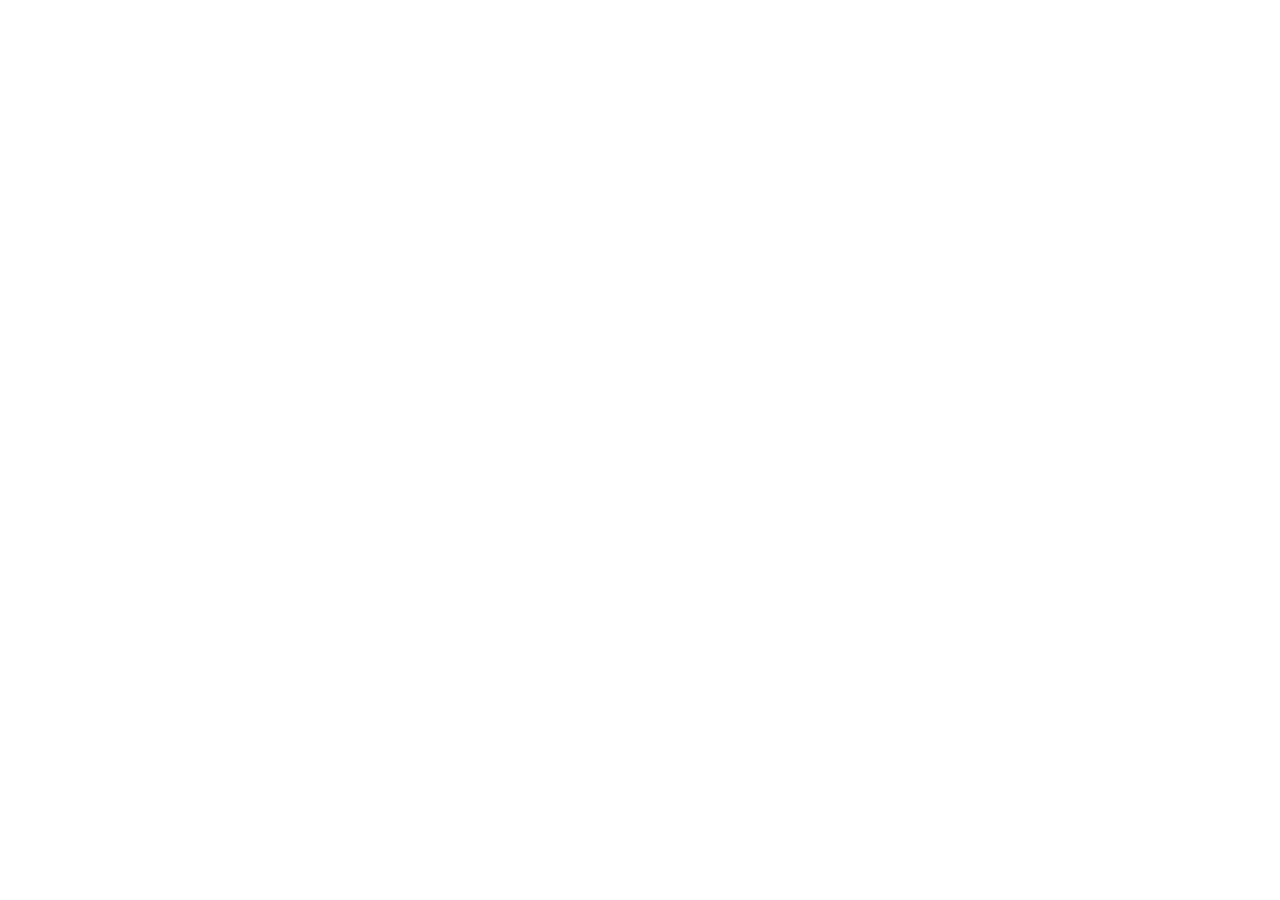
==== app/static/demo/index.html @ fc01805e "Update /demo bundle with 6-FSR layout (preview branch)" ====
<!DOCTYPE html><html  lang="en"><head><title data-rh="true"></title><meta charSet="utf-8"/><meta name="viewport" content="width=device-width, initial-scale=1, shrink-to-fit=no"/><meta http-equiv="X-UA-Compatible" content="IE=edge"/><style id="expo-reset">#root,body,html{height:100%}body{overflow:hidden}#root{display:flex}</style><style id="react-native-stylesheet">[stylesheet-group="0"]{}
body{margin:0;}
button::-moz-focus-inner,input::-moz-focus-inner{border:0;padding:0;}
html{-ms-text-size-adjust:100%;-webkit-text-size-adjust:100%;-webkit-tap-highlight-color:rgba(0,0,0,0);}
input::-webkit-search-cancel-button,input::-webkit-search-decoration,input::-webkit-search-results-button,input::-webkit-search-results-decoration{display:none;}
[stylesheet-group="1"]{}
.css-11aywtz{-moz-appearance:textfield;-webkit-appearance:none;background-color:rgba(0,0,0,0.00);border-bottom-left-radius:0px;border-bottom-right-radius:0px;border-top-left-radius:0px;border-top-right-radius:0px;border:0 solid black;box-sizing:border-box;font:14px -apple-system,BlinkMacSystemFont,"Segoe UI",Roboto,Helvetica,Arial,sans-serif;margin:0px;padding:0px;resize:none;}
.css-146c3p1{background-color:rgba(0,0,0,0.00);border:0 solid black;box-sizing:border-box;color:rgba(0,0,0,1.00);display:inline;font:14px -apple-system,BlinkMacSystemFont,"Segoe UI",Roboto,Helvetica,Arial,sans-serif;list-style:none;margin:0px;padding:0px;position:relative;text-align:start;text-decoration:none;white-space:pre-wrap;word-wrap:break-word;}
.css-1jxf684{background-color:rgba(0,0,0,0.00);border:0 solid black;box-sizing:border-box;color:inherit;display:inline;font:inherit;list-style:none;margin:0px;padding:0px;position:relative;text-align:inherit;text-decoration:none;white-space:inherit;word-wrap:break-word;}
.css-9pa8cd{bottom:0px;height:100%;left:0px;opacity:0;position:absolute;right:0px;top:0px;width:100%;z-index:-1;}
.css-g5y9jx{align-content:flex-start;align-items:stretch;background-color:rgba(0,0,0,0.00);border:0 solid black;box-sizing:border-box;display:flex;flex-basis:auto;flex-direction:column;flex-shrink:0;list-style:none;margin:0px;min-height:0px;min-width:0px;padding:0px;position:relative;text-decoration:none;z-index:0;}
[stylesheet-group="2"]{}
.r-13awgt0{flex:1;}
.r-16uyjmq{border-bottom-left-radius:22px;border-bottom-right-radius:22px;border-top-left-radius:22px;border-top-right-radius:22px;}
.r-1awa8pu{border-bottom-color:rgba(101,119,134,1.00);border-left-color:rgba(101,119,134,1.00);border-right-color:rgba(101,119,134,1.00);border-top-color:rgba(101,119,134,1.00);}
.r-1bq2mok{margin:3px;}
.r-1d4xg89{border-bottom-color:rgba(170,184,194,1.00);border-left-color:rgba(170,184,194,1.00);border-right-color:rgba(170,184,194,1.00);border-top-color:rgba(170,184,194,1.00);}
.r-1dedoh8{border-bottom-left-radius:9px;border-bottom-right-radius:9px;border-top-left-radius:9px;border-top-right-radius:9px;}
.r-1dzdj1l{border-bottom-left-radius:10px;border-bottom-right-radius:10px;border-top-left-radius:10px;border-top-right-radius:10px;}
.r-1f0042m{border-bottom-left-radius:5px;border-bottom-right-radius:5px;border-top-left-radius:5px;border-top-right-radius:5px;}
.r-1fuqb1j{border-bottom-left-radius:24px;border-bottom-right-radius:24px;border-top-left-radius:24px;border-top-right-radius:24px;}
.r-1j16mh1{border-bottom-left-radius:100%;border-bottom-right-radius:100%;border-top-left-radius:100%;border-top-right-radius:100%;}
.r-1jkafct{border-bottom-left-radius:2px;border-bottom-right-radius:2px;border-top-left-radius:2px;border-top-right-radius:2px;}
.r-1jyn79y{border-bottom-color:rgba(0,150,136,1.00);border-left-color:rgba(0,150,136,1.00);border-right-color:rgba(0,150,136,1.00);border-top-color:rgba(0,150,136,1.00);}
.r-1pcd2l5{padding:20px;}
.r-1phboty{border-bottom-style:solid;border-left-style:solid;border-right-style:solid;border-top-style:solid;}
.r-1q9bdsx{border-bottom-left-radius:12px;border-bottom-right-radius:12px;border-top-left-radius:12px;border-top-right-radius:12px;}
.r-1qsk4np{overflow-x:clip;overflow-y:clip;}
.r-1rvyss1{border-bottom-color:rgba(255,255,255,0.20);border-left-color:rgba(255,255,255,0.20);border-right-color:rgba(255,255,255,0.20);border-top-color:rgba(255,255,255,0.20);}
.r-1sp51qo{padding:10px;}
.r-1udh08x{overflow-x:hidden;overflow-y:hidden;}
.r-1uu6nss{padding:5px;}
.r-1xfd6ze{border-bottom-left-radius:8px;border-bottom-right-radius:8px;border-top-left-radius:8px;border-top-right-radius:8px;}
.r-4a18lf{border-bottom-color:rgba(255,0,0,1.00);border-left-color:rgba(255,0,0,1.00);border-right-color:rgba(255,0,0,1.00);border-top-color:rgba(255,0,0,1.00);}
.r-60ke3l{border-bottom-color:rgba(0,128,0,1.00);border-left-color:rgba(0,128,0,1.00);border-right-color:rgba(0,128,0,1.00);border-top-color:rgba(0,128,0,1.00);}
.r-6ncur5{border-bottom-left-radius:18px;border-bottom-right-radius:18px;border-top-left-radius:18px;border-top-right-radius:18px;}
.r-6t2glc{border-bottom-left-radius:40px;border-bottom-right-radius:40px;border-top-left-radius:40px;border-top-right-radius:40px;}
.r-75jtiq{border-bottom-color:rgba(255,255,255,0.05);border-left-color:rgba(255,255,255,0.05);border-right-color:rgba(255,255,255,0.05);border-top-color:rgba(255,255,255,0.05);}
.r-9x6qib{border-bottom-color:rgba(204,214,221,1.00);border-left-color:rgba(204,214,221,1.00);border-right-color:rgba(204,214,221,1.00);border-top-color:rgba(204,214,221,1.00);}
.r-a1yn9n{border-bottom-left-radius:28px;border-bottom-right-radius:28px;border-top-left-radius:28px;border-top-right-radius:28px;}
.r-cpet4d{border-bottom-left-radius:999px;border-bottom-right-radius:999px;border-top-left-radius:999px;border-top-right-radius:999px;}
.r-crgep1{margin:0px;}
.r-d045u9{border-bottom-width:2px;border-left-width:2px;border-right-width:2px;border-top-width:2px;}
.r-d23pfw{padding:24px;}
.r-edyy15{padding:8px;}
.r-fx7oqy{border-bottom-color:rgba(0,0,255,1.00);border-left-color:rgba(0,0,255,1.00);border-right-color:rgba(0,0,255,1.00);border-top-color:rgba(0,0,255,1.00);}
.r-kdyh1x{border-bottom-left-radius:6px;border-bottom-right-radius:6px;border-top-left-radius:6px;border-top-right-radius:6px;}
.r-krxsd3{display:-webkit-box;}
.r-nsbfu8{padding:16px;}
.r-rs99b7{border-bottom-width:1px;border-left-width:1px;border-right-width:1px;border-top-width:1px;}
.r-t60dpp{padding:0px;}
.r-tuq35u{padding:4px;}
.r-wg31gx{border-bottom-color:rgba(49,53,56,1.00);border-left-color:rgba(49,53,56,1.00);border-right-color:rgba(49,53,56,1.00);border-top-color:rgba(49,53,56,1.00);}
.r-xoduu5{display:inline-flex;}
.r-xyw6el{padding:12px;}
.r-ywje51{margin:auto;}
.r-z2wwpe{border-bottom-left-radius:4px;border-bottom-right-radius:4px;border-top-left-radius:4px;border-top-right-radius:4px;}
.r-zfl56g{border-bottom-color:rgba(41,224,200,0.20);border-left-color:rgba(41,224,200,0.20);border-right-color:rgba(41,224,200,0.20);border-top-color:rgba(41,224,200,0.20);}
.r-zhp00w{padding:2px;}
[stylesheet-group="2.1"]{}
.r-11f147o{padding-bottom:8px;padding-top:8px;}
.r-11gswi8{padding-left:3px;padding-right:3px;}
.r-17q4wm6{margin-left:5px;margin-right:5px;}
.r-184id4b{margin-bottom:12px;margin-top:12px;}
.r-1d7mnkm{padding-bottom:15px;padding-top:15px;}
.r-1e084wi{padding-left:0px;padding-right:0px;}
.r-1mmae3n{padding-bottom:12px;padding-top:12px;}
.r-1ntr0p{padding-left:5px;padding-right:5px;}
.r-1rsorjc{padding-left:36px;padding-right:36px;}
.r-1yd117h{padding-bottom:7px;padding-top:7px;}
.r-3o4zer{padding-left:12px;padding-right:12px;}
.r-3pj75a{padding-left:16px;padding-right:16px;}
.r-cnw61z{padding-bottom:4px;padding-top:4px;}
.r-cxgwc0{padding-left:24px;padding-right:24px;}
.r-f8sm7e{margin-left:auto;margin-right:auto;}
.r-is05cd{padding-left:8px;padding-right:8px;}
.r-jdiy1a{margin-left:11px;margin-right:11px;}
.r-jusfrs{margin-left:12px;margin-right:12px;}
.r-l00any{margin-bottom:4px;margin-top:4px;}
.r-n5f61p{margin-bottom:3px;margin-top:3px;}
.r-n7gxbd{padding-left:4px;padding-right:4px;}
.r-u9wvl5{padding-left:20px;padding-right:20px;}
.r-ugi1tw{padding-left:5%;padding-right:5%;}
.r-vuvdlw{padding-bottom:6px;padding-top:6px;}
.r-w7s2jr{padding-bottom:16px;padding-top:16px;}
.r-ytbthy{padding-bottom:10px;padding-top:10px;}
[stylesheet-group="2.2"]{}
.r-10s2tm5{left:0%;}
.r-16o8guy{right:100%;}
.r-1a11zyx{margin-right:12px;}
.r-1cwvpvk{margin-left:12px;}
.r-1e97lx8{margin-right:3px;}
.r-1euzeng{padding-left:24px;}
.r-1g4tz6n{margin-right:-14.5px;}
.r-1h31txp{padding-right:16px;}
.r-1lhn9r{margin-left:-14.5px;}
.r-1sqnqi2{margin-left:3px;}
.r-1vl2501{padding-right:24px;}
.r-9mo606{margin-right:10px;}
.r-c59us2{left:-3px;}
.r-dqe1q{right:0%;}
.r-qb41rp{margin-right:5px;}
.r-rci37q{left:100%;}
.r-uhung1{margin-left:10px;}
.r-vpmibe{right:-3px;}
.r-w67my2{padding-left:16px;}
.r-wizibn{margin-left:5px;}
[stylesheet-group="3"]{}
.r-105ug2t{pointer-events:auto!important;}
.r-10b5y5f{letter-spacing:1.4px;}
.r-10ptun7{height:16px;}
.r-10v3vxq{transform:scaleX(-1);}
.r-10x49cs{font-size:10px;}
.r-10xqauy{padding-top:env(safe-area-inset-top);}
.r-10yl4k{line-height:21px;}
.r-11c0sde{margin-top:24px;}
.r-11j9u27{visibility:hidden;}
.r-11mpjr4{background-color:rgba(223,223,223,1.00);}
.r-11udlyb{background-color:rgba(0,150,136,1.00);}
.r-11v9fek{min-width:180px;}
.r-11yh6sk{overflow-x:hidden;}
.r-12f6czt{top:17px;}
.r-12vffkv>* {pointer-events:auto;}
.r-12vffkv{pointer-events:none!important;}
.r-135wba7{line-height:24px;}
.r-13aq9py{animation-name:r-1iq689l;}
.r-13hce6t{margin-left:4px;}
.r-13qz1uu{width:100%;}
.r-13tjlyg{transition-duration:0.1s;}
.r-146t82q{line-height:44px;}
.r-1472mwg{height:24px;}
.r-14gqq1x{margin-top:4px;}
.r-14ijz5o{font-size:38px;}
.r-14lw9ot{background-color:rgba(255,255,255,1.00);}
.r-14sbq61{background-color:rgba(33,150,243,1.00);}
.r-150rngu{-webkit-overflow-scrolling:touch;}
.r-16eto9q{width:12px;}
.r-16okoll{opacity:0.82;}
.r-16wqof{padding-bottom:48px;}
.r-16y2uox{flex-grow:1;}
.r-173mn98{align-self:flex-end;}
.r-173mzie{transform:scaleY(-1);}
.r-1777fci{justify-content:center;}
.r-17bb2tj{animation-duration:0.75s;}
.r-17leim2{background-repeat:repeat;}
.r-17rnw9f{line-height:30px;}
.r-17s6mgv{justify-content:flex-end;}
.r-17tb59b{opacity:0.7;}
.r-17tloay{opacity:0.6;}
.r-17u3ijr{background-color:rgba(155,161,166,0.27);}
.r-184en5c{z-index:1;}
.r-18nhz7w{top:-3px;}
.r-18tzken{width:56px;}
.r-18u37iz{flex-direction:row;}
.r-198d08l{font-size:27px;}
.r-19oahor{font-size:64px;}
.r-19r33im{letter-spacing:1.2px;}
.r-19wmn03{width:20px;}
.r-19z077z{touch-action:none;}
.r-1a1xu4n{background-color:rgba(11,18,32,1.00);}
.r-1abnn5w{animation-play-state:paused;}
.r-1acpoxo{width:36px;}
.r-1aiqnjv{font-family:monospace,monospace;}
.r-1aockid{width:40px;}
.r-1awozwy{align-items:center;}
.r-1ay1djp{animation-duration:1s;}
.r-1b43r93{font-size:14px;}
.r-1bymd8e{margin-top:2px;}
.r-1c6unfx{forced-color-adjust:none;}
.r-1c85bru{width:270px;}
.r-1cmwbt1{gap:8px;}
.r-1cwl3u0{line-height:16px;}
.r-1d2f490{left:0px;}
.r-1d4mawv{margin-right:4px;}
.r-1d5kdc7{flex-direction:column-reverse;}
.r-1dernwh{height:70%;}
.r-1ei5mc7{cursor:inherit;}
.r-1enofrn{font-size:12px;}
.r-1euycsn{flex-direction:row-reverse;}
.r-1ewcgjf{box-shadow:0px 1px 3px rgba(0,0,0,0.5);}
.r-1ex07yu{opacity:0.78;}
.r-1ff274t{text-align:right;}
.r-1ffj0ar{background-color:rgba(0,0,0,0.40);}
.r-1frgh3s{color:rgba(41,224,200,1.00);}
.r-1fs04py{background-color:rgba(11,18,32,0.85);}
.r-1g80hic{opacity:0.8;}
.r-1ge9hsw{max-width:960px;}
.r-1ghxqbu{font-variant:tabular-nums;}
.r-1gkfh8e{font-size:11px;}
.r-1h0z5md{justify-content:flex-start;}
.r-1habvwh{align-items:flex-start;}
.r-1hnfufn{min-height:126px;}
.r-1i10wst{font-size:18px;}
.r-1i6wzkk{-moz-transition-property:opacity;-webkit-transition-property:opacity;transition-property:opacity;}
.r-1i71y14{gap:14px;}
.r-1ihkxce{border-bottom-color:rgba(255,255,255,0.06);}
.r-1ikidpy{letter-spacing:0.5px;}
.r-1iln25a{word-wrap:normal;}
.r-1inkyih{font-size:17px;}
.r-1iusvr4{flex-basis:0px;}
.r-1janqcz{width:16px;}
.r-1jg9483{width:8px;}
.r-1jkjb{margin-left:8px;}
.r-1kb76zh{margin-right:8px;}
.r-1kfrs79{font-weight:600;}
.r-1kihuf0{align-self:center;}
.r-1ld3bg{top:-4px;}
.r-1ldzwu0{animation-timing-function:linear;}
.r-1loqt21{cursor:pointer;}
.r-1m04atk{padding-left:8px;}
.r-1m1jsme{background-color:rgba(41,224,200,1.00);}
.r-1mlwlqe{flex-basis:auto;}
.r-1mrlafo{background-position:0;}
.r-1muvv40{animation-iteration-count:infinite;}
.r-1mwlp6a{height:56px;}
.r-1niwhzg{background-color:rgba(0,0,0,0.00);}
.r-1nlw0im{bottom:8px;}
.r-1no09lo{margin-top:28px;}
.r-1nxhmzv{margin-bottom:28px;}
.r-1ny4l3l{outline-style:none;}
.r-1ocf4r9{scroll-snap-type:y mandatory;}
.r-1onu96p{border-curve:continuous;}
.r-1oszu61{align-items:stretch;}
.r-1otgn73{touch-action:manipulation;}
.r-1owvusn{border-bottom-color:rgba(255,255,255,0.05);}
.r-1p0dtai{bottom:0px;}
.r-1pcdyqj{margin-right:6px;}
.r-1pi2tsx{height:100%;}
.r-1pm8pkb{font-family:Courier;}
.r-1qd0xha{font-family:-apple-system,BlinkMacSystemFont,"Segoe UI",Roboto,Helvetica,Arial,sans-serif;}
.r-1qulhi1{animation-name:r-1pzkwqh;}
.r-1r4fvd0{color:rgba(82,169,255,1.00);}
.r-1r74h94{left:8px;}
.r-1r8g8re{height:36px;}
.r-1rnoaur{overflow-y:auto;}
.r-1s2bzr4{margin-top:12px;}
.r-1sg8ghl{z-index:1000;}
.r-1ssbvtb{gap:12px;}
.r-1sxrcry{background-size:auto;}
.r-1t7zxhp{width:9px;}
.r-1udbk01{text-overflow:ellipsis;}
.r-1ugchlj{height:44px;}
.r-1ui5ee8{font-size:32px;}
.r-1v6e3re{min-width:48px;}
.r-1vr29t4{font-weight:800;}
.r-1w6e6rj{flex-wrap:wrap;}
.r-1wbh5a2{flex-shrink:1;}
.r-1wtj0ep{justify-content:space-between;}
.r-1wyyakw{z-index:-1;}
.r-1wzrnnt{margin-top:16px;}
.r-1x35g6{font-size:24px;}
.r-1xbve24{height:6px;}
.r-1xcajam{position:fixed;}
.r-1xnzce8{-moz-user-select:text;-webkit-user-select:text;user-select:text;}
.r-1xpsq9i{box-shadow:0px 3px 3px rgba(0, 0, 0, 0.33);}
.r-1xzupcd{width:13px;}
.r-1yef0xd{animation-name:r-11cv4x;}
.r-2eszeu::-webkit-scrollbar{display:none}
.r-2eszeu{scrollbar-width:none;}
.r-30o5oe{-moz-appearance:none;-ms-appearance:none;-webkit-appearance:none;appearance:none;}
.r-356f0p{letter-spacing:0.35px;}
.r-36ujnk{font-style:italic;}
.r-37tt59{line-height:32px;}
.r-3da1kt{height:8px;}
.r-3mc0re{right:8px;}
.r-3s2u2q{white-space:nowrap;}
.r-3ucsff{letter-spacing:0.2px;}
.r-417010{z-index:0;}
.r-4gszlv{background-size:cover;}
.r-4v7adb{height:5px;}
.r-5oul0u{margin-bottom:8px;}
.r-5xczd7{transform:scale(0.99);}
.r-60vfwk{min-width:1px;}
.r-633pao>* {pointer-events:none;}
.r-633pao{pointer-events:none!important;}
.r-6dt33c{opacity:1;}
.r-6gpygo{margin-bottom:12px;}
.r-6taxm2:-ms-input-placeholder{color:var(--placeholderTextColor);opacity:1;}
.r-6taxm2::-moz-placeholder{color:var(--placeholderTextColor);opacity:1;}
.r-6taxm2::-webkit-input-placeholder{color:var(--placeholderTextColor);opacity:1;}
.r-6taxm2::placeholder{color:var(--placeholderTextColor);opacity:1;}
.r-726pan{width:31px;}
.r-76blku{height:21px;}
.r-7cikom{font-size:inherit;}
.r-7q8q6z{cursor:default;}
.r-8akbws{-webkit-box-orient:vertical;}
.r-8ay8q1{letter-spacing:0.1px;}
.r-8hc5te{width:6px;}
.r-97e31f{padding-bottom:env(safe-area-inset-bottom);}
.r-9daxd3{animation-duration:250ms;}
.r-a023e6{font-size:15px;}
.r-adyw6z{font-size:20px;}
.r-agouwx{transform:translateZ(0);}
.r-ah5dr5>* {pointer-events:none;}
.r-ah5dr5{pointer-events:auto!important;}
.r-aruset{font-weight:200;}
.r-bi4vy9{transform:translateY(100%);}
.r-bt1l66{min-height:20px;}
.r-buy8e9{overflow-y:hidden;}
.r-bv2aro{padding-left:env(safe-area-inset-left);}
.r-c68hjy{color:rgba(161,161,161,1.00);}
.r-cpa5s6{scroll-snap-align:start;}
.r-dkge59{background-color:rgba(170,184,194,1.00);}
.r-dnmrzs{max-width:100%;}
.r-eafdt9{transition-duration:0.15s;}
.r-ebhl68{color:rgba(11,18,32,1.00);}
.r-ebwn4k{animation-name:r-q67da2;}
.r-ed2okr{background-color:rgba(20,27,45,1.00);}
.r-ehq7j7{background-size:contain;}
.r-eqz5dr{flex-direction:column;}
.r-eu3ka{height:40px;}
.r-evnaw{font-size:22px;}
.r-fdjqy7{text-align:left;}
.r-g3mlsw{animation-name:r-t2lo5v;}
.r-ghxds0{transform:translateY(0%);}
.r-gtdqiz{position:-webkit-sticky;position:sticky;}
.r-h0d30l{height:28px;}
.r-hxflta{padding-right:env(safe-area-inset-right);}
.r-icoktb{opacity:0.5;}
.r-ipm5af{top:0px;}
.r-jwli3a{color:rgba(255,255,255,1.00);}
.r-k200y{align-self:flex-start;}
.r-k5y9r7{height:9px;}
.r-kc8jnq{margin-top:6px;}
.r-kemksi{background-color:rgba(0,0,0,1.00);}
.r-key0ze{height:240px;}
.r-kizejy{color:rgba(155,161,166,1.00);}
.r-knv0ih{margin-top:8px;}
.r-leqjx2{animation-timing-function:cubic-bezier(0.215, 0.61, 0.355, 1);}
.r-lltvgl{overflow-x:auto;}
.r-lpb231{height:168px;}
.r-lrsllp{width:24px;}
.r-lrvibr{-moz-user-select:none;-webkit-user-select:none;user-select:none;}
.r-majxgm{font-weight:500;}
.r-mfh4gg{scroll-snap-type:x mandatory;}
.r-mhe3cw{z-index:10;}
.r-mro3nb{background-color:rgba(21,23,24,1.00);}
.r-ms8t9i{border-left-width:3px;}
.r-n6v787{font-size:13px;}
.r-o4n3w5{width:23px;}
.r-obd0qt{align-items:flex-end;}
.r-orgf3d{opacity:0;}
.r-q2r14m{min-height:240px;}
.r-q4m81j{text-align:center;}
.r-qfi6ny{top:30000px;}
.r-qklmqi{border-bottom-width:1px;}
.r-qn3fzs{padding-bottom:24px;}
.r-rjixqe{line-height:20px;}
.r-rs94m5{background-image:url("[data-uri]");}
.r-s62m2j{animation-timing-function:cubic-bezier(0.47, 0, 0.745, 0.715);}
.r-sfbmgh{z-index:9999;}
.r-so7y2g{line-height:64px;}
.r-tsynxw{text-transform:uppercase;}
.r-ttdzmv{padding-top:12px;}
.r-u6sd8q{background-repeat:no-repeat;}
.r-u8s1d{position:absolute;}
.r-u92y06{background-color:rgba(255,165,0,1.00);}
.r-ubezar{font-size:16px;}
.r-ud0q2t{letter-spacing:1px;}
.r-uho16t{font-size:34px;}
.r-vacyoi{padding-bottom:64px;}
.r-van48c{caret-color:transparent;}
.r-vboj7i{top:-7px;}
.r-vvn4in{background-position:center;}
.r-vw2c0b{font-weight:bold;}
.r-wfqgy4{transition-duration:100ms;}
.r-wr9vkk{margin-bottom:3px;}
.r-ws9h79{left:4px;}
.r-wta2q5{color:rgba(139,147,167,1.00);}
.r-x11e5r{font-family:SFMono-Regular, Menlo, Monaco, Consolas, "Liberation Mono", "Courier New", monospace;}
.r-x3cy2q{background-size:100% 100%;}
.r-xnfwke{line-height:38px;}
.r-xx3c9p{animation-name:r-imtty0;}
.r-y7v2we{background-color:rgba(32,36,37,1.00);}
.r-z80fyv{height:20px;}
.r-zchlnj{right:0px;}
.r-zz5t5d{font-size:28px;}
@-webkit-keyframes r-11cv4x{0%{transform:rotate(0deg);}100%{transform:rotate(360deg);}}
@-webkit-keyframes r-1iq689l{0%{transform:translateY(0%);}100%{transform:translateY(100%);}}
@-webkit-keyframes r-1pzkwqh{0%{transform:translateY(100%);}100%{transform:translateY(0%);}}
@-webkit-keyframes r-imtty0{0%{opacity:0;}100%{opacity:1;}}
@-webkit-keyframes r-q67da2{0%{transform:translateX(-100%);}100%{transform:translateX(400%);}}
@-webkit-keyframes r-t2lo5v{0%{opacity:1;}100%{opacity:0;}}
@keyframes r-11cv4x{0%{transform:rotate(0deg);}100%{transform:rotate(360deg);}}
@keyframes r-1iq689l{0%{transform:translateY(0%);}100%{transform:translateY(100%);}}
@keyframes r-1pzkwqh{0%{transform:translateY(100%);}100%{transform:translateY(0%);}}
@keyframes r-imtty0{0%{opacity:0;}100%{opacity:1;}}
@keyframes r-q67da2{0%{transform:translateX(-100%);}100%{transform:translateX(400%);}}
@keyframes r-t2lo5v{0%{opacity:1;}100%{opacity:0;}}</style><script type="module">globalThis.__EXPO_ROUTER_HYDRATE__=true;</script><link rel="icon" href="/demo/favicon.ico" /></head><body><div id="root"><div class="css-g5y9jx r-13awgt0"><!--$--><div class="css-g5y9jx" style="flex:1;padding-top:0px;padding-right:0px;padding-bottom:0px;padding-left:0px"><!--$!--><template></template><!--/$--></div><!--/$--></div></div><script src="/demo/_expo/static/js/web/index-964df6b6e617d66a6a434945e16e8018.js" defer></script>
</body></html>
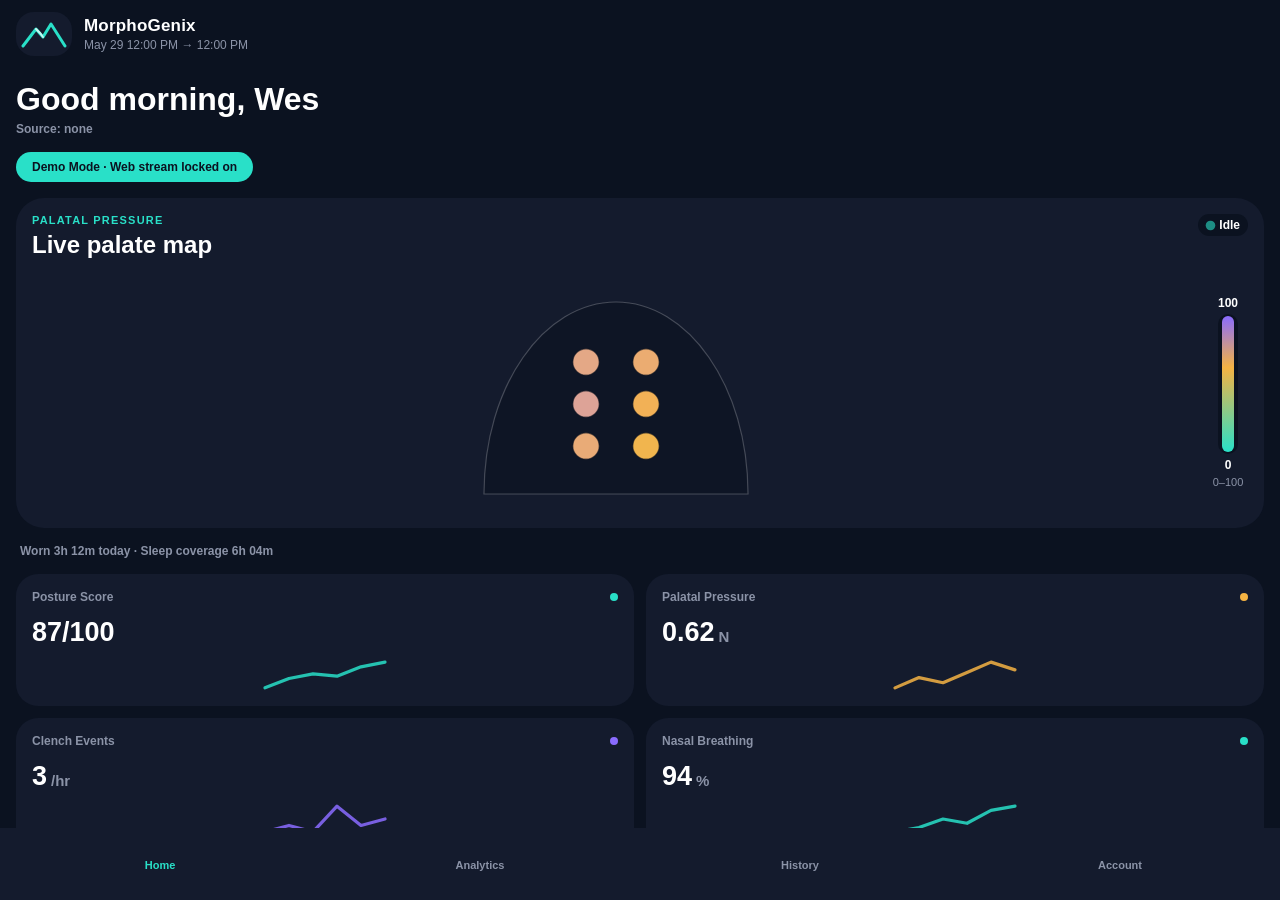
==== commit b5b0beb4: "Update /demo bundle for SDK 56" ====
--- a/app/static/demo/index.html
+++ b/app/static/demo/index.html
@@ -10,6 +10,7 @@
 .css-9pa8cd{bottom:0px;height:100%;left:0px;opacity:0;position:absolute;right:0px;top:0px;width:100%;z-index:-1;}
 .css-g5y9jx{align-content:flex-start;align-items:stretch;background-color:rgba(0,0,0,0.00);border:0 solid black;box-sizing:border-box;display:flex;flex-basis:auto;flex-direction:column;flex-shrink:0;list-style:none;margin:0px;min-height:0px;min-width:0px;padding:0px;position:relative;text-decoration:none;z-index:0;}
 [stylesheet-group="2"]{}
+.r-11mg6pl{border-bottom-color:rgba(255,255,255,1.00);border-left-color:rgba(255,255,255,1.00);border-right-color:rgba(255,255,255,1.00);border-top-color:rgba(255,255,255,1.00);}
 .r-13awgt0{flex:1;}
 .r-16uyjmq{border-bottom-left-radius:22px;border-bottom-right-radius:22px;border-top-left-radius:22px;border-top-right-radius:22px;}
 .r-1awa8pu{border-bottom-color:rgba(101,119,134,1.00);border-left-color:rgba(101,119,134,1.00);border-right-color:rgba(101,119,134,1.00);border-top-color:rgba(101,119,134,1.00);}
@@ -151,6 +152,7 @@
 .r-184en5c{z-index:1;}
 .r-18nhz7w{top:-3px;}
 .r-18tzken{width:56px;}
+.r-18u1ve8{color:rgba(255,255,255,0.40);}
 .r-18u37iz{flex-direction:row;}
 .r-198d08l{font-size:27px;}
 .r-19oahor{font-size:64px;}
@@ -158,6 +160,7 @@
 .r-19wmn03{width:20px;}
 .r-19z077z{touch-action:none;}
 .r-1a1xu4n{background-color:rgba(11,18,32,1.00);}
+.r-1a2p6p6{-webkit-text-decoration-style:solid;text-decoration-style:solid;}
 .r-1abnn5w{animation-play-state:paused;}
 .r-1acpoxo{width:36px;}
 .r-1aiqnjv{font-family:monospace,monospace;}
@@ -173,8 +176,10 @@
 .r-1d2f490{left:0px;}
 .r-1d4mawv{margin-right:4px;}
 .r-1d5kdc7{flex-direction:column-reverse;}
+.r-1ddef8g{-webkit-text-decoration-line:underline;text-decoration-line:underline;}
 .r-1dernwh{height:70%;}
 .r-1ei5mc7{cursor:inherit;}
+.r-1el8sus{min-height:72px;}
 .r-1enofrn{font-size:12px;}
 .r-1euycsn{flex-direction:row-reverse;}
 .r-1ewcgjf{box-shadow:0px 1px 3px rgba(0,0,0,0.5);}
@@ -268,6 +273,7 @@
 .r-417010{z-index:0;}
 .r-4gszlv{background-size:cover;}
 .r-4v7adb{height:5px;}
+.r-5kkj8d{border-top-width:1px;}
 .r-5oul0u{margin-bottom:8px;}
 .r-5xczd7{transform:scale(0.99);}
 .r-60vfwk{min-width:1px;}
@@ -287,6 +293,7 @@
 .r-8ay8q1{letter-spacing:0.1px;}
 .r-8hc5te{width:6px;}
 .r-97e31f{padding-bottom:env(safe-area-inset-bottom);}
+.r-9aw3ui{gap:4px;}
 .r-9daxd3{animation-duration:250ms;}
 .r-a023e6{font-size:15px;}
 .r-adyw6z{font-size:20px;}
@@ -300,6 +307,7 @@
 .r-bv2aro{padding-left:env(safe-area-inset-left);}
 .r-c68hjy{color:rgba(161,161,161,1.00);}
 .r-cpa5s6{scroll-snap-align:start;}
+.r-cqee49{color:rgba(0,0,0,1.00);}
 .r-dkge59{background-color:rgba(170,184,194,1.00);}
 .r-dnmrzs{max-width:100%;}
 .r-eafdt9{transition-duration:0.15s;}
@@ -326,6 +334,7 @@
 .r-key0ze{height:240px;}
 .r-kizejy{color:rgba(155,161,166,1.00);}
 .r-knv0ih{margin-top:8px;}
+.r-kzbkwu{padding-bottom:12px;}
 .r-leqjx2{animation-timing-function:cubic-bezier(0.215, 0.61, 0.355, 1);}
 .r-lltvgl{overflow-x:auto;}
 .r-lpb231{height:168px;}
@@ -340,6 +349,7 @@
 .r-o4n3w5{width:23px;}
 .r-obd0qt{align-items:flex-end;}
 .r-orgf3d{opacity:0;}
+.r-p4vwk9{border-top-color:rgba(20,27,45,1.00);}
 .r-q2r14m{min-height:240px;}
 .r-q4m81j{text-align:center;}
 .r-qfi6ny{top:30000px;}
@@ -350,6 +360,7 @@
 .r-s62m2j{animation-timing-function:cubic-bezier(0.47, 0, 0.745, 0.715);}
 .r-sfbmgh{z-index:9999;}
 .r-so7y2g{line-height:64px;}
+.r-tskmnb{padding-top:8px;}
 .r-tsynxw{text-transform:uppercase;}
 .r-ttdzmv{padding-top:12px;}
 .r-u6sd8q{background-repeat:no-repeat;}
@@ -386,5 +397,5 @@
 @keyframes r-1pzkwqh{0%{transform:translateY(100%);}100%{transform:translateY(0%);}}
 @keyframes r-imtty0{0%{opacity:0;}100%{opacity:1;}}
 @keyframes r-q67da2{0%{transform:translateX(-100%);}100%{transform:translateX(400%);}}
-@keyframes r-t2lo5v{0%{opacity:1;}100%{opacity:0;}}</style><script type="module">globalThis.__EXPO_ROUTER_HYDRATE__=true;</script><link rel="icon" href="/demo/favicon.ico" /></head><body><div id="root"><div class="css-g5y9jx r-13awgt0"><!--$--><div class="css-g5y9jx" style="flex:1;padding-top:0px;padding-right:0px;padding-bottom:0px;padding-left:0px"><!--$!--><template></template><!--/$--></div><!--/$--></div></div><script src="/demo/_expo/static/js/web/index-964df6b6e617d66a6a434945e16e8018.js" defer></script>
+@keyframes r-t2lo5v{0%{opacity:1;}100%{opacity:0;}}</style><script type="module">globalThis.__EXPO_ROUTER_HYDRATE__=true;</script><link rel="icon" href="/demo/favicon.ico" /></head><body><div id="root"><div class="css-g5y9jx r-13awgt0"><!--$--><div class="css-g5y9jx" style="flex:1;padding-top:0px;padding-right:0px;padding-bottom:0px;padding-left:0px"><!--$--><div class="css-g5y9jx r-1a1xu4n r-13awgt0"><div class="css-g5y9jx r-13awgt0"><div class="css-g5y9jx r-1a1xu4n r-13awgt0" style="padding-top:0px;padding-right:0px;padding-bottom:0px;padding-left:0px"><div class="css-g5y9jx r-150rngu r-eqz5dr r-16y2uox r-1wbh5a2 r-11yh6sk r-1rnoaur r-agouwx"><div class="css-g5y9jx r-150rngu r-eqz5dr r-16y2uox r-1wbh5a2 r-11yh6sk r-1rnoaur r-agouwx r-2eszeu"><div class="css-g5y9jx r-16wqof r-3pj75a"><div class="css-g5y9jx r-ttdzmv"><div class="css-g5y9jx r-1awozwy r-18u37iz"><div class="css-g5y9jx r-1awozwy r-ed2okr r-6ncur5 r-1ugchlj r-1777fci r-1a11zyx r-18tzken"><svg width="46" height="30" viewBox="0 0 46 30"><path d="M2 27 L15 10 L22 18 L30 5 L44 27" fill="none" stroke="#29E0C8" stroke-width="3" stroke-linecap="round" stroke-linejoin="round"></path><path d="M15 10 L19 14 L22 18" fill="none" stroke="#FFFFFF" stroke-opacity="0.75" stroke-width="2" stroke-linecap="round"></path></svg></div><div class="css-g5y9jx r-13awgt0"><div dir="auto" class="css-146c3p1 r-jwli3a r-1inkyih r-1vr29t4 r-3ucsff">MorphoGenix</div><div dir="auto" class="css-146c3p1 r-wta2q5 r-1enofrn r-1bymd8e">May 29 12:00 PM → 12:00 PM</div></div></div><div class="css-g5y9jx r-11c0sde"><div dir="auto" class="css-146c3p1 r-jwli3a r-1ui5ee8 r-1vr29t4 r-xnfwke">Good morning, Wes</div><div dir="auto" class="css-146c3p1 r-wta2q5 r-1enofrn r-1kfrs79 r-14gqq1x">Source: <!-- -->none</div></div></div><div aria-disabled="true" tabindex="-1" class="css-g5y9jx r-12vffkv r-k200y r-1m1jsme r-cpet4d r-1wzrnnt r-11f147o r-3pj75a"><div dir="auto" class="css-146c3p1 r-ebhl68 r-1enofrn r-1vr29t4">Demo Mode · Web stream locked on</div></div><div class="css-g5y9jx r-ed2okr r-a1yn9n r-1wzrnnt r-nsbfu8"><div class="css-g5y9jx r-1habvwh r-18u37iz r-1wtj0ep r-6gpygo"><div class="css-g5y9jx"><div dir="auto" class="css-146c3p1 r-1frgh3s r-1gkfh8e r-1vr29t4 r-19r33im">PALATAL PRESSURE</div><div dir="auto" class="css-146c3p1 r-jwli3a r-1x35g6 r-1vr29t4 r-17rnw9f r-14gqq1x">Live palate map</div></div><div class="css-g5y9jx r-1awozwy r-1a1xu4n r-cpet4d r-18u37iz r-cnw61z r-is05cd"><div class="css-g5y9jx" style="width:9px;height:9px;border-top-left-radius:9px;border-top-right-radius:9px;border-bottom-right-radius:9px;border-bottom-left-radius:9px;background-color:rgba(41,224,200,1.00);margin-right:4px;opacity:0.6;transform:scale(1.068)"></div><div dir="auto" class="css-146c3p1 r-jwli3a r-1enofrn r-1vr29t4">Idle</div></div></div><div class="css-g5y9jx r-1awozwy r-18u37iz r-q2r14m"><div class="css-g5y9jx r-13awgt0 r-key0ze"><svg width="100%" height="100%" viewBox="0 0 280 200"><path d="M30 185 C30 95, 80 25, 140 25 C200 25, 250 95, 250 185 L30 185 Z" fill="#0B1220" opacity="0.6"></path><circle cx="115" cy="75" r="11" stroke="#0B1220" stroke-opacity="0.6" stroke-width="1" fill="rgba(228, 168, 134, 1)"></circle><circle cx="165" cy="75" r="11" stroke="#0B1220" stroke-opacity="0.6" stroke-width="1" fill="rgba(235, 172, 113, 1)"></circle><circle cx="115" cy="110" r="11" stroke="#0B1220" stroke-opacity="0.6" stroke-width="1" fill="rgba(221, 163, 151, 1)"></circle><circle cx="165" cy="110" r="11" stroke="#0B1220" stroke-opacity="0.6" stroke-width="1" fill="rgba(242, 177, 86, 1)"></circle><circle cx="115" cy="145" r="11" stroke="#0B1220" stroke-opacity="0.6" stroke-width="1" fill="rgba(233, 171, 119, 1)"></circle><circle cx="165" cy="145" r="11" stroke="#0B1220" stroke-opacity="0.6" stroke-width="1" fill="rgba(241, 181, 78, 1)"></circle><path d="M30 185 C30 95, 80 25, 140 25 C200 25, 250 95, 250 185 L30 185 Z" fill="none" stroke="#FFFFFF" stroke-opacity="0.22" stroke-width="1"></path></svg></div><button aria-label="Toggle pressure color scale units" role="button" tabindex="0" class="css-g5y9jx r-1loqt21 r-1otgn73 r-1awozwy r-1777fci r-1v6e3re r-1m04atk" type="button"><div dir="auto" class="css-146c3p1 r-jwli3a r-1enofrn r-1vr29t4">100</div><div class="css-g5y9jx r-1a1xu4n r-1dzdj1l r-l00any r-zhp00w"><svg width="16" height="136" viewBox="0 0 16 136"><defs><linearGradient x1="0" y1="1" x2="0" y2="0" id="pressureGradient"><stop offset="0" stop-color="#29E0C8"></stop><stop offset="0.62" stop-color="#F5B343"></stop><stop offset="1" stop-color="#8A6CFF"></stop></linearGradient></defs><rect x="2" y="0" width="12" height="136" rx="6" fill="url(#pressureGradient)"></rect></svg></div><div dir="auto" class="css-146c3p1 r-jwli3a r-1enofrn r-1vr29t4">0</div><div dir="auto" class="css-146c3p1 r-wta2q5 r-1gkfh8e r-14gqq1x">0–100</div></button></div></div><div class="css-g5y9jx r-1awozwy r-18u37iz r-6gpygo r-1wzrnnt"><div dir="auto" class="css-146c3p1"></div><div dir="auto" class="css-146c3p1 r-wta2q5 r-1enofrn r-1kfrs79 r-13hce6t">Worn 3h 12m today · Sleep coverage 6h 04m</div></div><div class="css-g5y9jx r-14gqq1x"><div class="css-g5y9jx r-18u37iz r-6gpygo"><button aria-label="Open Posture Score analytics" role="button" tabindex="0" class="css-g5y9jx r-1loqt21 r-1otgn73 r-ed2okr r-16uyjmq r-13awgt0 r-1wtj0ep r-1hnfufn r-nsbfu8" type="button"><div class="css-g5y9jx r-1awozwy r-18u37iz r-1wtj0ep"><div dir="auto" class="css-146c3p1 r-wta2q5 r-1enofrn r-1vr29t4">Posture Score</div><div class="css-g5y9jx r-1xfd6ze r-3da1kt r-1jg9483" style="background-color:rgba(41,224,200,1.00)"></div></div><div class="css-g5y9jx r-obd0qt r-18u37iz r-1s2bzr4"><div dir="auto" class="css-146c3p1 r-jwli3a r-198d08l r-1vr29t4 r-37tt59">87/100</div></div><svg width="100%" height="30" viewBox="0 0 112 28" class="r-1s2bzr4"><polyline points="0,26 22.400000000000002,17.272727272727273 44.800000000000004,12.90909090909091 67.2,15.090909090909093 89.60000000000001,6.363636363636363 112,2" fill="none" stroke="#29E0C8" stroke-width="3" stroke-linecap="round" stroke-linejoin="round" opacity="0.85"></polyline></svg></button><div class="css-g5y9jx r-16eto9q"></div><button aria-label="Open Palatal Pressure analytics" role="button" tabindex="0" class="css-g5y9jx r-1loqt21 r-1otgn73 r-ed2okr r-16uyjmq r-13awgt0 r-1wtj0ep r-1hnfufn r-nsbfu8" type="button"><div class="css-g5y9jx r-1awozwy r-18u37iz r-1wtj0ep"><div dir="auto" class="css-146c3p1 r-wta2q5 r-1enofrn r-1vr29t4">Palatal Pressure</div><div class="css-g5y9jx r-1xfd6ze r-3da1kt r-1jg9483" style="background-color:rgba(245,179,67,1.00)"></div></div><div class="css-g5y9jx r-obd0qt r-18u37iz r-1s2bzr4"><div dir="auto" class="css-146c3p1 r-jwli3a r-198d08l r-1vr29t4 r-37tt59">0.62</div><div dir="auto" class="css-146c3p1 r-wta2q5 r-a023e6 r-1vr29t4 r-wr9vkk r-13hce6t">N</div></div><svg width="100%" height="30" viewBox="0 0 112 28" class="r-1s2bzr4"><polyline points="0,26 22.400000000000002,16.4 44.800000000000004,21.2 67.2,11.600000000000001 89.60000000000001,2 112,9.200000000000003" fill="none" stroke="#F5B343" stroke-width="3" stroke-linecap="round" stroke-linejoin="round" opacity="0.85"></polyline></svg></button></div><div class="css-g5y9jx r-18u37iz r-6gpygo"><button aria-label="Open Clench Events analytics" role="button" tabindex="0" class="css-g5y9jx r-1loqt21 r-1otgn73 r-ed2okr r-16uyjmq r-13awgt0 r-1wtj0ep r-1hnfufn r-nsbfu8" type="button"><div class="css-g5y9jx r-1awozwy r-18u37iz r-1wtj0ep"><div dir="auto" class="css-146c3p1 r-wta2q5 r-1enofrn r-1vr29t4">Clench Events</div><div class="css-g5y9jx r-1xfd6ze r-3da1kt r-1jg9483" style="background-color:rgba(138,108,255,1.00)"></div></div><div class="css-g5y9jx r-obd0qt r-18u37iz r-1s2bzr4"><div dir="auto" class="css-146c3p1 r-jwli3a r-198d08l r-1vr29t4 r-37tt59">3</div><div dir="auto" class="css-146c3p1 r-wta2q5 r-a023e6 r-1vr29t4 r-wr9vkk r-13hce6t">/hr</div></div><svg width="100%" height="30" viewBox="0 0 112 28" class="r-1s2bzr4"><polyline points="0,26 22.400000000000002,20 44.800000000000004,26 67.2,2 89.60000000000001,20 112,14" fill="none" stroke="#8A6CFF" stroke-width="3" stroke-linecap="round" stroke-linejoin="round" opacity="0.85"></polyline></svg></button><div class="css-g5y9jx r-16eto9q"></div><button aria-label="Open Nasal Breathing analytics" role="button" tabindex="0" class="css-g5y9jx r-1loqt21 r-1otgn73 r-ed2okr r-16uyjmq r-13awgt0 r-1wtj0ep r-1hnfufn r-nsbfu8" type="button"><div class="css-g5y9jx r-1awozwy r-18u37iz r-1wtj0ep"><div dir="auto" class="css-146c3p1 r-wta2q5 r-1enofrn r-1vr29t4">Nasal Breathing</div><div class="css-g5y9jx r-1xfd6ze r-3da1kt r-1jg9483" style="background-color:rgba(41,224,200,1.00)"></div></div><div class="css-g5y9jx r-obd0qt r-18u37iz r-1s2bzr4"><div dir="auto" class="css-146c3p1 r-jwli3a r-198d08l r-1vr29t4 r-37tt59">94</div><div dir="auto" class="css-146c3p1 r-wta2q5 r-a023e6 r-1vr29t4 r-wr9vkk r-13hce6t">%</div></div><svg width="100%" height="30" viewBox="0 0 112 28" class="r-1s2bzr4"><polyline points="0,26 22.400000000000002,22 44.800000000000004,14 67.2,18 89.60000000000001,6 112,2" fill="none" stroke="#29E0C8" stroke-width="3" stroke-linecap="round" stroke-linejoin="round" opacity="0.85"></polyline></svg></button></div></div></div></div></div></div></div><div class="css-g5y9jx r-ed2okr r-p4vwk9 r-5kkj8d r-18u37iz r-1el8sus r-kzbkwu r-tskmnb"><button role="button" tabindex="0" class="css-g5y9jx r-1loqt21 r-1otgn73 r-1awozwy r-13awgt0 r-9aw3ui r-1777fci" type="button"><div dir="auto" class="css-146c3p1"></div><div dir="auto" class="css-146c3p1 r-1gkfh8e r-1vr29t4" style="color:rgba(41,224,200,1.00)">Home</div></button><button role="button" tabindex="0" class="css-g5y9jx r-1loqt21 r-1otgn73 r-1awozwy r-13awgt0 r-9aw3ui r-1777fci" type="button"><div dir="auto" class="css-146c3p1"></div><div dir="auto" class="css-146c3p1 r-1gkfh8e r-1vr29t4" style="color:rgba(139,147,167,1.00)">Analytics</div></button><button role="button" tabindex="0" class="css-g5y9jx r-1loqt21 r-1otgn73 r-1awozwy r-13awgt0 r-9aw3ui r-1777fci" type="button"><div dir="auto" class="css-146c3p1"></div><div dir="auto" class="css-146c3p1 r-1gkfh8e r-1vr29t4" style="color:rgba(139,147,167,1.00)">History</div></button><button role="button" tabindex="0" class="css-g5y9jx r-1loqt21 r-1otgn73 r-1awozwy r-13awgt0 r-9aw3ui r-1777fci" type="button"><div dir="auto" class="css-146c3p1"></div><div dir="auto" class="css-146c3p1 r-1gkfh8e r-1vr29t4" style="color:rgba(139,147,167,1.00)">Account</div></button></div></div><!--/$--></div><!--/$--></div></div><script src="/demo/_expo/static/js/web/index-ddc2095cb0ae881a08f2a4195fbfb51d.js" defer></script>
 </body></html>
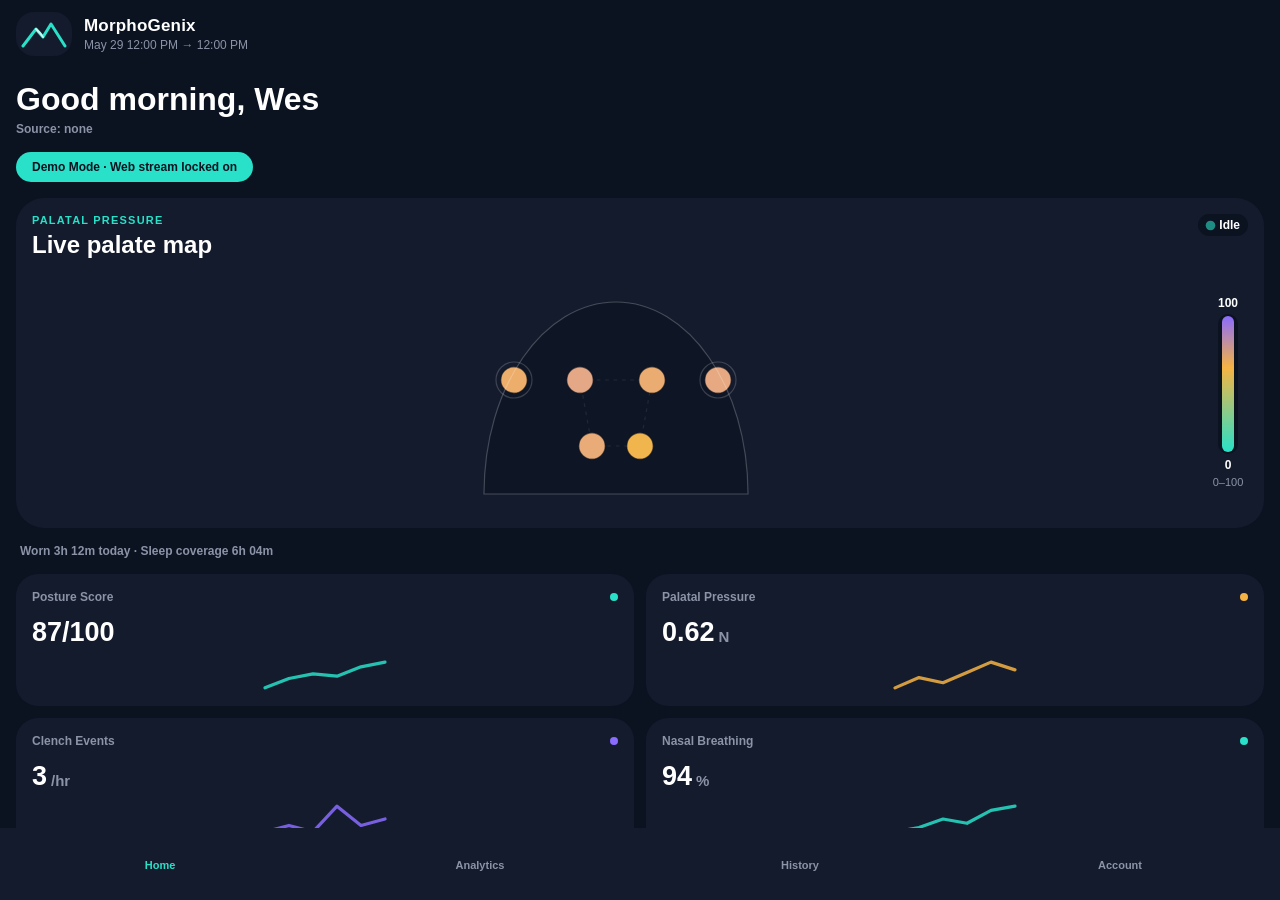
==== commit 2e409f78: "Update /demo bundle: trapezoid palate + molar clench layout" ====
--- a/app/static/demo/index.html
+++ b/app/static/demo/index.html
@@ -397,5 +397,5 @@
 @keyframes r-1pzkwqh{0%{transform:translateY(100%);}100%{transform:translateY(0%);}}
 @keyframes r-imtty0{0%{opacity:0;}100%{opacity:1;}}
 @keyframes r-q67da2{0%{transform:translateX(-100%);}100%{transform:translateX(400%);}}
-@keyframes r-t2lo5v{0%{opacity:1;}100%{opacity:0;}}</style><script type="module">globalThis.__EXPO_ROUTER_HYDRATE__=true;</script><link rel="icon" href="/demo/favicon.ico" /></head><body><div id="root"><div class="css-g5y9jx r-13awgt0"><!--$--><div class="css-g5y9jx" style="flex:1;padding-top:0px;padding-right:0px;padding-bottom:0px;padding-left:0px"><!--$--><div class="css-g5y9jx r-1a1xu4n r-13awgt0"><div class="css-g5y9jx r-13awgt0"><div class="css-g5y9jx r-1a1xu4n r-13awgt0" style="padding-top:0px;padding-right:0px;padding-bottom:0px;padding-left:0px"><div class="css-g5y9jx r-150rngu r-eqz5dr r-16y2uox r-1wbh5a2 r-11yh6sk r-1rnoaur r-agouwx"><div class="css-g5y9jx r-150rngu r-eqz5dr r-16y2uox r-1wbh5a2 r-11yh6sk r-1rnoaur r-agouwx r-2eszeu"><div class="css-g5y9jx r-16wqof r-3pj75a"><div class="css-g5y9jx r-ttdzmv"><div class="css-g5y9jx r-1awozwy r-18u37iz"><div class="css-g5y9jx r-1awozwy r-ed2okr r-6ncur5 r-1ugchlj r-1777fci r-1a11zyx r-18tzken"><svg width="46" height="30" viewBox="0 0 46 30"><path d="M2 27 L15 10 L22 18 L30 5 L44 27" fill="none" stroke="#29E0C8" stroke-width="3" stroke-linecap="round" stroke-linejoin="round"></path><path d="M15 10 L19 14 L22 18" fill="none" stroke="#FFFFFF" stroke-opacity="0.75" stroke-width="2" stroke-linecap="round"></path></svg></div><div class="css-g5y9jx r-13awgt0"><div dir="auto" class="css-146c3p1 r-jwli3a r-1inkyih r-1vr29t4 r-3ucsff">MorphoGenix</div><div dir="auto" class="css-146c3p1 r-wta2q5 r-1enofrn r-1bymd8e">May 29 12:00 PM → 12:00 PM</div></div></div><div class="css-g5y9jx r-11c0sde"><div dir="auto" class="css-146c3p1 r-jwli3a r-1ui5ee8 r-1vr29t4 r-xnfwke">Good morning, Wes</div><div dir="auto" class="css-146c3p1 r-wta2q5 r-1enofrn r-1kfrs79 r-14gqq1x">Source: <!-- -->none</div></div></div><div aria-disabled="true" tabindex="-1" class="css-g5y9jx r-12vffkv r-k200y r-1m1jsme r-cpet4d r-1wzrnnt r-11f147o r-3pj75a"><div dir="auto" class="css-146c3p1 r-ebhl68 r-1enofrn r-1vr29t4">Demo Mode · Web stream locked on</div></div><div class="css-g5y9jx r-ed2okr r-a1yn9n r-1wzrnnt r-nsbfu8"><div class="css-g5y9jx r-1habvwh r-18u37iz r-1wtj0ep r-6gpygo"><div class="css-g5y9jx"><div dir="auto" class="css-146c3p1 r-1frgh3s r-1gkfh8e r-1vr29t4 r-19r33im">PALATAL PRESSURE</div><div dir="auto" class="css-146c3p1 r-jwli3a r-1x35g6 r-1vr29t4 r-17rnw9f r-14gqq1x">Live palate map</div></div><div class="css-g5y9jx r-1awozwy r-1a1xu4n r-cpet4d r-18u37iz r-cnw61z r-is05cd"><div class="css-g5y9jx" style="width:9px;height:9px;border-top-left-radius:9px;border-top-right-radius:9px;border-bottom-right-radius:9px;border-bottom-left-radius:9px;background-color:rgba(41,224,200,1.00);margin-right:4px;opacity:0.6;transform:scale(1.068)"></div><div dir="auto" class="css-146c3p1 r-jwli3a r-1enofrn r-1vr29t4">Idle</div></div></div><div class="css-g5y9jx r-1awozwy r-18u37iz r-q2r14m"><div class="css-g5y9jx r-13awgt0 r-key0ze"><svg width="100%" height="100%" viewBox="0 0 280 200"><path d="M30 185 C30 95, 80 25, 140 25 C200 25, 250 95, 250 185 L30 185 Z" fill="#0B1220" opacity="0.6"></path><circle cx="115" cy="75" r="11" stroke="#0B1220" stroke-opacity="0.6" stroke-width="1" fill="rgba(228, 168, 134, 1)"></circle><circle cx="165" cy="75" r="11" stroke="#0B1220" stroke-opacity="0.6" stroke-width="1" fill="rgba(235, 172, 113, 1)"></circle><circle cx="115" cy="110" r="11" stroke="#0B1220" stroke-opacity="0.6" stroke-width="1" fill="rgba(221, 163, 151, 1)"></circle><circle cx="165" cy="110" r="11" stroke="#0B1220" stroke-opacity="0.6" stroke-width="1" fill="rgba(242, 177, 86, 1)"></circle><circle cx="115" cy="145" r="11" stroke="#0B1220" stroke-opacity="0.6" stroke-width="1" fill="rgba(233, 171, 119, 1)"></circle><circle cx="165" cy="145" r="11" stroke="#0B1220" stroke-opacity="0.6" stroke-width="1" fill="rgba(241, 181, 78, 1)"></circle><path d="M30 185 C30 95, 80 25, 140 25 C200 25, 250 95, 250 185 L30 185 Z" fill="none" stroke="#FFFFFF" stroke-opacity="0.22" stroke-width="1"></path></svg></div><button aria-label="Toggle pressure color scale units" role="button" tabindex="0" class="css-g5y9jx r-1loqt21 r-1otgn73 r-1awozwy r-1777fci r-1v6e3re r-1m04atk" type="button"><div dir="auto" class="css-146c3p1 r-jwli3a r-1enofrn r-1vr29t4">100</div><div class="css-g5y9jx r-1a1xu4n r-1dzdj1l r-l00any r-zhp00w"><svg width="16" height="136" viewBox="0 0 16 136"><defs><linearGradient x1="0" y1="1" x2="0" y2="0" id="pressureGradient"><stop offset="0" stop-color="#29E0C8"></stop><stop offset="0.62" stop-color="#F5B343"></stop><stop offset="1" stop-color="#8A6CFF"></stop></linearGradient></defs><rect x="2" y="0" width="12" height="136" rx="6" fill="url(#pressureGradient)"></rect></svg></div><div dir="auto" class="css-146c3p1 r-jwli3a r-1enofrn r-1vr29t4">0</div><div dir="auto" class="css-146c3p1 r-wta2q5 r-1gkfh8e r-14gqq1x">0–100</div></button></div></div><div class="css-g5y9jx r-1awozwy r-18u37iz r-6gpygo r-1wzrnnt"><div dir="auto" class="css-146c3p1"></div><div dir="auto" class="css-146c3p1 r-wta2q5 r-1enofrn r-1kfrs79 r-13hce6t">Worn 3h 12m today · Sleep coverage 6h 04m</div></div><div class="css-g5y9jx r-14gqq1x"><div class="css-g5y9jx r-18u37iz r-6gpygo"><button aria-label="Open Posture Score analytics" role="button" tabindex="0" class="css-g5y9jx r-1loqt21 r-1otgn73 r-ed2okr r-16uyjmq r-13awgt0 r-1wtj0ep r-1hnfufn r-nsbfu8" type="button"><div class="css-g5y9jx r-1awozwy r-18u37iz r-1wtj0ep"><div dir="auto" class="css-146c3p1 r-wta2q5 r-1enofrn r-1vr29t4">Posture Score</div><div class="css-g5y9jx r-1xfd6ze r-3da1kt r-1jg9483" style="background-color:rgba(41,224,200,1.00)"></div></div><div class="css-g5y9jx r-obd0qt r-18u37iz r-1s2bzr4"><div dir="auto" class="css-146c3p1 r-jwli3a r-198d08l r-1vr29t4 r-37tt59">87/100</div></div><svg width="100%" height="30" viewBox="0 0 112 28" class="r-1s2bzr4"><polyline points="0,26 22.400000000000002,17.272727272727273 44.800000000000004,12.90909090909091 67.2,15.090909090909093 89.60000000000001,6.363636363636363 112,2" fill="none" stroke="#29E0C8" stroke-width="3" stroke-linecap="round" stroke-linejoin="round" opacity="0.85"></polyline></svg></button><div class="css-g5y9jx r-16eto9q"></div><button aria-label="Open Palatal Pressure analytics" role="button" tabindex="0" class="css-g5y9jx r-1loqt21 r-1otgn73 r-ed2okr r-16uyjmq r-13awgt0 r-1wtj0ep r-1hnfufn r-nsbfu8" type="button"><div class="css-g5y9jx r-1awozwy r-18u37iz r-1wtj0ep"><div dir="auto" class="css-146c3p1 r-wta2q5 r-1enofrn r-1vr29t4">Palatal Pressure</div><div class="css-g5y9jx r-1xfd6ze r-3da1kt r-1jg9483" style="background-color:rgba(245,179,67,1.00)"></div></div><div class="css-g5y9jx r-obd0qt r-18u37iz r-1s2bzr4"><div dir="auto" class="css-146c3p1 r-jwli3a r-198d08l r-1vr29t4 r-37tt59">0.62</div><div dir="auto" class="css-146c3p1 r-wta2q5 r-a023e6 r-1vr29t4 r-wr9vkk r-13hce6t">N</div></div><svg width="100%" height="30" viewBox="0 0 112 28" class="r-1s2bzr4"><polyline points="0,26 22.400000000000002,16.4 44.800000000000004,21.2 67.2,11.600000000000001 89.60000000000001,2 112,9.200000000000003" fill="none" stroke="#F5B343" stroke-width="3" stroke-linecap="round" stroke-linejoin="round" opacity="0.85"></polyline></svg></button></div><div class="css-g5y9jx r-18u37iz r-6gpygo"><button aria-label="Open Clench Events analytics" role="button" tabindex="0" class="css-g5y9jx r-1loqt21 r-1otgn73 r-ed2okr r-16uyjmq r-13awgt0 r-1wtj0ep r-1hnfufn r-nsbfu8" type="button"><div class="css-g5y9jx r-1awozwy r-18u37iz r-1wtj0ep"><div dir="auto" class="css-146c3p1 r-wta2q5 r-1enofrn r-1vr29t4">Clench Events</div><div class="css-g5y9jx r-1xfd6ze r-3da1kt r-1jg9483" style="background-color:rgba(138,108,255,1.00)"></div></div><div class="css-g5y9jx r-obd0qt r-18u37iz r-1s2bzr4"><div dir="auto" class="css-146c3p1 r-jwli3a r-198d08l r-1vr29t4 r-37tt59">3</div><div dir="auto" class="css-146c3p1 r-wta2q5 r-a023e6 r-1vr29t4 r-wr9vkk r-13hce6t">/hr</div></div><svg width="100%" height="30" viewBox="0 0 112 28" class="r-1s2bzr4"><polyline points="0,26 22.400000000000002,20 44.800000000000004,26 67.2,2 89.60000000000001,20 112,14" fill="none" stroke="#8A6CFF" stroke-width="3" stroke-linecap="round" stroke-linejoin="round" opacity="0.85"></polyline></svg></button><div class="css-g5y9jx r-16eto9q"></div><button aria-label="Open Nasal Breathing analytics" role="button" tabindex="0" class="css-g5y9jx r-1loqt21 r-1otgn73 r-ed2okr r-16uyjmq r-13awgt0 r-1wtj0ep r-1hnfufn r-nsbfu8" type="button"><div class="css-g5y9jx r-1awozwy r-18u37iz r-1wtj0ep"><div dir="auto" class="css-146c3p1 r-wta2q5 r-1enofrn r-1vr29t4">Nasal Breathing</div><div class="css-g5y9jx r-1xfd6ze r-3da1kt r-1jg9483" style="background-color:rgba(41,224,200,1.00)"></div></div><div class="css-g5y9jx r-obd0qt r-18u37iz r-1s2bzr4"><div dir="auto" class="css-146c3p1 r-jwli3a r-198d08l r-1vr29t4 r-37tt59">94</div><div dir="auto" class="css-146c3p1 r-wta2q5 r-a023e6 r-1vr29t4 r-wr9vkk r-13hce6t">%</div></div><svg width="100%" height="30" viewBox="0 0 112 28" class="r-1s2bzr4"><polyline points="0,26 22.400000000000002,22 44.800000000000004,14 67.2,18 89.60000000000001,6 112,2" fill="none" stroke="#29E0C8" stroke-width="3" stroke-linecap="round" stroke-linejoin="round" opacity="0.85"></polyline></svg></button></div></div></div></div></div></div></div><div class="css-g5y9jx r-ed2okr r-p4vwk9 r-5kkj8d r-18u37iz r-1el8sus r-kzbkwu r-tskmnb"><button role="button" tabindex="0" class="css-g5y9jx r-1loqt21 r-1otgn73 r-1awozwy r-13awgt0 r-9aw3ui r-1777fci" type="button"><div dir="auto" class="css-146c3p1"></div><div dir="auto" class="css-146c3p1 r-1gkfh8e r-1vr29t4" style="color:rgba(41,224,200,1.00)">Home</div></button><button role="button" tabindex="0" class="css-g5y9jx r-1loqt21 r-1otgn73 r-1awozwy r-13awgt0 r-9aw3ui r-1777fci" type="button"><div dir="auto" class="css-146c3p1"></div><div dir="auto" class="css-146c3p1 r-1gkfh8e r-1vr29t4" style="color:rgba(139,147,167,1.00)">Analytics</div></button><button role="button" tabindex="0" class="css-g5y9jx r-1loqt21 r-1otgn73 r-1awozwy r-13awgt0 r-9aw3ui r-1777fci" type="button"><div dir="auto" class="css-146c3p1"></div><div dir="auto" class="css-146c3p1 r-1gkfh8e r-1vr29t4" style="color:rgba(139,147,167,1.00)">History</div></button><button role="button" tabindex="0" class="css-g5y9jx r-1loqt21 r-1otgn73 r-1awozwy r-13awgt0 r-9aw3ui r-1777fci" type="button"><div dir="auto" class="css-146c3p1"></div><div dir="auto" class="css-146c3p1 r-1gkfh8e r-1vr29t4" style="color:rgba(139,147,167,1.00)">Account</div></button></div></div><!--/$--></div><!--/$--></div></div><script src="/demo/_expo/static/js/web/index-ddc2095cb0ae881a08f2a4195fbfb51d.js" defer></script>
+@keyframes r-t2lo5v{0%{opacity:1;}100%{opacity:0;}}</style><script type="module">globalThis.__EXPO_ROUTER_HYDRATE__=true;</script><link rel="icon" href="/demo/favicon.ico" /></head><body><div id="root"><div class="css-g5y9jx r-13awgt0"><!--$--><div class="css-g5y9jx" style="flex:1;padding-top:0px;padding-right:0px;padding-bottom:0px;padding-left:0px"><!--$--><div class="css-g5y9jx r-1a1xu4n r-13awgt0"><div class="css-g5y9jx r-13awgt0"><div class="css-g5y9jx r-1a1xu4n r-13awgt0" style="padding-top:0px;padding-right:0px;padding-bottom:0px;padding-left:0px"><div class="css-g5y9jx r-150rngu r-eqz5dr r-16y2uox r-1wbh5a2 r-11yh6sk r-1rnoaur r-agouwx"><div class="css-g5y9jx r-150rngu r-eqz5dr r-16y2uox r-1wbh5a2 r-11yh6sk r-1rnoaur r-agouwx r-2eszeu"><div class="css-g5y9jx r-16wqof r-3pj75a"><div class="css-g5y9jx r-ttdzmv"><div class="css-g5y9jx r-1awozwy r-18u37iz"><div class="css-g5y9jx r-1awozwy r-ed2okr r-6ncur5 r-1ugchlj r-1777fci r-1a11zyx r-18tzken"><svg width="46" height="30" viewBox="0 0 46 30"><path d="M2 27 L15 10 L22 18 L30 5 L44 27" fill="none" stroke="#29E0C8" stroke-width="3" stroke-linecap="round" stroke-linejoin="round"></path><path d="M15 10 L19 14 L22 18" fill="none" stroke="#FFFFFF" stroke-opacity="0.75" stroke-width="2" stroke-linecap="round"></path></svg></div><div class="css-g5y9jx r-13awgt0"><div dir="auto" class="css-146c3p1 r-jwli3a r-1inkyih r-1vr29t4 r-3ucsff">MorphoGenix</div><div dir="auto" class="css-146c3p1 r-wta2q5 r-1enofrn r-1bymd8e">May 29 12:00 PM → 12:00 PM</div></div></div><div class="css-g5y9jx r-11c0sde"><div dir="auto" class="css-146c3p1 r-jwli3a r-1ui5ee8 r-1vr29t4 r-xnfwke">Good morning, Wes</div><div dir="auto" class="css-146c3p1 r-wta2q5 r-1enofrn r-1kfrs79 r-14gqq1x">Source: <!-- -->none</div></div></div><div aria-disabled="true" tabindex="-1" class="css-g5y9jx r-12vffkv r-k200y r-1m1jsme r-cpet4d r-1wzrnnt r-11f147o r-3pj75a"><div dir="auto" class="css-146c3p1 r-ebhl68 r-1enofrn r-1vr29t4">Demo Mode · Web stream locked on</div></div><div class="css-g5y9jx r-ed2okr r-a1yn9n r-1wzrnnt r-nsbfu8"><div class="css-g5y9jx r-1habvwh r-18u37iz r-1wtj0ep r-6gpygo"><div class="css-g5y9jx"><div dir="auto" class="css-146c3p1 r-1frgh3s r-1gkfh8e r-1vr29t4 r-19r33im">PALATAL PRESSURE</div><div dir="auto" class="css-146c3p1 r-jwli3a r-1x35g6 r-1vr29t4 r-17rnw9f r-14gqq1x">Live palate map</div></div><div class="css-g5y9jx r-1awozwy r-1a1xu4n r-cpet4d r-18u37iz r-cnw61z r-is05cd"><div class="css-g5y9jx" style="width:9px;height:9px;border-top-left-radius:9px;border-top-right-radius:9px;border-bottom-right-radius:9px;border-bottom-left-radius:9px;background-color:rgba(41,224,200,1.00);margin-right:4px;opacity:0.6;transform:scale(1.068)"></div><div dir="auto" class="css-146c3p1 r-jwli3a r-1enofrn r-1vr29t4">Idle</div></div></div><div class="css-g5y9jx r-1awozwy r-18u37iz r-q2r14m"><div class="css-g5y9jx r-13awgt0 r-key0ze"><svg width="100%" height="100%" viewBox="0 0 280 200"><path d="M30 185 C30 95, 80 25, 140 25 C200 25, 250 95, 250 185 L30 185 Z" fill="#0B1220" opacity="0.6"></path><path d="M110 90 L170 90 L160 145 L120 145 Z" fill="none" stroke="#FFFFFF" stroke-opacity="0.08" stroke-width="1" stroke-dasharray="3 4"></path><circle cx="110" cy="90" r="11" stroke="#0B1220" stroke-opacity="0.6" stroke-width="1" fill="rgba(228, 168, 134, 1)"></circle><circle cx="170" cy="90" r="11" stroke="#0B1220" stroke-opacity="0.6" stroke-width="1" fill="rgba(235, 172, 113, 1)"></circle><circle cx="120" cy="145" r="11" stroke="#0B1220" stroke-opacity="0.6" stroke-width="1" fill="rgba(233, 171, 119, 1)"></circle><circle cx="160" cy="145" r="11" stroke="#0B1220" stroke-opacity="0.6" stroke-width="1" fill="rgba(241, 181, 78, 1)"></circle><circle cx="55" cy="90" r="15" fill="none" stroke="#FFFFFF" stroke-opacity="0.18" stroke-width="1"></circle><circle cx="55" cy="90" r="11" stroke="#0B1220" stroke-opacity="0.6" stroke-width="1" fill="rgba(237, 173, 107, 1)"></circle><circle cx="225" cy="90" r="15" fill="none" stroke="#FFFFFF" stroke-opacity="0.18" stroke-width="1"></circle><circle cx="225" cy="90" r="11" stroke="#0B1220" stroke-opacity="0.6" stroke-width="1" fill="rgba(230, 169, 129, 1)"></circle><path d="M30 185 C30 95, 80 25, 140 25 C200 25, 250 95, 250 185 L30 185 Z" fill="none" stroke="#FFFFFF" stroke-opacity="0.22" stroke-width="1"></path></svg></div><button aria-label="Toggle pressure color scale units" role="button" tabindex="0" class="css-g5y9jx r-1loqt21 r-1otgn73 r-1awozwy r-1777fci r-1v6e3re r-1m04atk" type="button"><div dir="auto" class="css-146c3p1 r-jwli3a r-1enofrn r-1vr29t4">100</div><div class="css-g5y9jx r-1a1xu4n r-1dzdj1l r-l00any r-zhp00w"><svg width="16" height="136" viewBox="0 0 16 136"><defs><linearGradient x1="0" y1="1" x2="0" y2="0" id="pressureGradient"><stop offset="0" stop-color="#29E0C8"></stop><stop offset="0.62" stop-color="#F5B343"></stop><stop offset="1" stop-color="#8A6CFF"></stop></linearGradient></defs><rect x="2" y="0" width="12" height="136" rx="6" fill="url(#pressureGradient)"></rect></svg></div><div dir="auto" class="css-146c3p1 r-jwli3a r-1enofrn r-1vr29t4">0</div><div dir="auto" class="css-146c3p1 r-wta2q5 r-1gkfh8e r-14gqq1x">0–100</div></button></div></div><div class="css-g5y9jx r-1awozwy r-18u37iz r-6gpygo r-1wzrnnt"><div dir="auto" class="css-146c3p1"></div><div dir="auto" class="css-146c3p1 r-wta2q5 r-1enofrn r-1kfrs79 r-13hce6t">Worn 3h 12m today · Sleep coverage 6h 04m</div></div><div class="css-g5y9jx r-14gqq1x"><div class="css-g5y9jx r-18u37iz r-6gpygo"><button aria-label="Open Posture Score analytics" role="button" tabindex="0" class="css-g5y9jx r-1loqt21 r-1otgn73 r-ed2okr r-16uyjmq r-13awgt0 r-1wtj0ep r-1hnfufn r-nsbfu8" type="button"><div class="css-g5y9jx r-1awozwy r-18u37iz r-1wtj0ep"><div dir="auto" class="css-146c3p1 r-wta2q5 r-1enofrn r-1vr29t4">Posture Score</div><div class="css-g5y9jx r-1xfd6ze r-3da1kt r-1jg9483" style="background-color:rgba(41,224,200,1.00)"></div></div><div class="css-g5y9jx r-obd0qt r-18u37iz r-1s2bzr4"><div dir="auto" class="css-146c3p1 r-jwli3a r-198d08l r-1vr29t4 r-37tt59">87/100</div></div><svg width="100%" height="30" viewBox="0 0 112 28" class="r-1s2bzr4"><polyline points="0,26 22.400000000000002,17.272727272727273 44.800000000000004,12.90909090909091 67.2,15.090909090909093 89.60000000000001,6.363636363636363 112,2" fill="none" stroke="#29E0C8" stroke-width="3" stroke-linecap="round" stroke-linejoin="round" opacity="0.85"></polyline></svg></button><div class="css-g5y9jx r-16eto9q"></div><button aria-label="Open Palatal Pressure analytics" role="button" tabindex="0" class="css-g5y9jx r-1loqt21 r-1otgn73 r-ed2okr r-16uyjmq r-13awgt0 r-1wtj0ep r-1hnfufn r-nsbfu8" type="button"><div class="css-g5y9jx r-1awozwy r-18u37iz r-1wtj0ep"><div dir="auto" class="css-146c3p1 r-wta2q5 r-1enofrn r-1vr29t4">Palatal Pressure</div><div class="css-g5y9jx r-1xfd6ze r-3da1kt r-1jg9483" style="background-color:rgba(245,179,67,1.00)"></div></div><div class="css-g5y9jx r-obd0qt r-18u37iz r-1s2bzr4"><div dir="auto" class="css-146c3p1 r-jwli3a r-198d08l r-1vr29t4 r-37tt59">0.62</div><div dir="auto" class="css-146c3p1 r-wta2q5 r-a023e6 r-1vr29t4 r-wr9vkk r-13hce6t">N</div></div><svg width="100%" height="30" viewBox="0 0 112 28" class="r-1s2bzr4"><polyline points="0,26 22.400000000000002,16.4 44.800000000000004,21.2 67.2,11.600000000000001 89.60000000000001,2 112,9.200000000000003" fill="none" stroke="#F5B343" stroke-width="3" stroke-linecap="round" stroke-linejoin="round" opacity="0.85"></polyline></svg></button></div><div class="css-g5y9jx r-18u37iz r-6gpygo"><button aria-label="Open Clench Events analytics" role="button" tabindex="0" class="css-g5y9jx r-1loqt21 r-1otgn73 r-ed2okr r-16uyjmq r-13awgt0 r-1wtj0ep r-1hnfufn r-nsbfu8" type="button"><div class="css-g5y9jx r-1awozwy r-18u37iz r-1wtj0ep"><div dir="auto" class="css-146c3p1 r-wta2q5 r-1enofrn r-1vr29t4">Clench Events</div><div class="css-g5y9jx r-1xfd6ze r-3da1kt r-1jg9483" style="background-color:rgba(138,108,255,1.00)"></div></div><div class="css-g5y9jx r-obd0qt r-18u37iz r-1s2bzr4"><div dir="auto" class="css-146c3p1 r-jwli3a r-198d08l r-1vr29t4 r-37tt59">3</div><div dir="auto" class="css-146c3p1 r-wta2q5 r-a023e6 r-1vr29t4 r-wr9vkk r-13hce6t">/hr</div></div><svg width="100%" height="30" viewBox="0 0 112 28" class="r-1s2bzr4"><polyline points="0,26 22.400000000000002,20 44.800000000000004,26 67.2,2 89.60000000000001,20 112,14" fill="none" stroke="#8A6CFF" stroke-width="3" stroke-linecap="round" stroke-linejoin="round" opacity="0.85"></polyline></svg></button><div class="css-g5y9jx r-16eto9q"></div><button aria-label="Open Nasal Breathing analytics" role="button" tabindex="0" class="css-g5y9jx r-1loqt21 r-1otgn73 r-ed2okr r-16uyjmq r-13awgt0 r-1wtj0ep r-1hnfufn r-nsbfu8" type="button"><div class="css-g5y9jx r-1awozwy r-18u37iz r-1wtj0ep"><div dir="auto" class="css-146c3p1 r-wta2q5 r-1enofrn r-1vr29t4">Nasal Breathing</div><div class="css-g5y9jx r-1xfd6ze r-3da1kt r-1jg9483" style="background-color:rgba(41,224,200,1.00)"></div></div><div class="css-g5y9jx r-obd0qt r-18u37iz r-1s2bzr4"><div dir="auto" class="css-146c3p1 r-jwli3a r-198d08l r-1vr29t4 r-37tt59">94</div><div dir="auto" class="css-146c3p1 r-wta2q5 r-a023e6 r-1vr29t4 r-wr9vkk r-13hce6t">%</div></div><svg width="100%" height="30" viewBox="0 0 112 28" class="r-1s2bzr4"><polyline points="0,26 22.400000000000002,22 44.800000000000004,14 67.2,18 89.60000000000001,6 112,2" fill="none" stroke="#29E0C8" stroke-width="3" stroke-linecap="round" stroke-linejoin="round" opacity="0.85"></polyline></svg></button></div></div></div></div></div></div></div><div class="css-g5y9jx r-ed2okr r-p4vwk9 r-5kkj8d r-18u37iz r-1el8sus r-kzbkwu r-tskmnb"><button role="button" tabindex="0" class="css-g5y9jx r-1loqt21 r-1otgn73 r-1awozwy r-13awgt0 r-9aw3ui r-1777fci" type="button"><div dir="auto" class="css-146c3p1"></div><div dir="auto" class="css-146c3p1 r-1gkfh8e r-1vr29t4" style="color:rgba(41,224,200,1.00)">Home</div></button><button role="button" tabindex="0" class="css-g5y9jx r-1loqt21 r-1otgn73 r-1awozwy r-13awgt0 r-9aw3ui r-1777fci" type="button"><div dir="auto" class="css-146c3p1"></div><div dir="auto" class="css-146c3p1 r-1gkfh8e r-1vr29t4" style="color:rgba(139,147,167,1.00)">Analytics</div></button><button role="button" tabindex="0" class="css-g5y9jx r-1loqt21 r-1otgn73 r-1awozwy r-13awgt0 r-9aw3ui r-1777fci" type="button"><div dir="auto" class="css-146c3p1"></div><div dir="auto" class="css-146c3p1 r-1gkfh8e r-1vr29t4" style="color:rgba(139,147,167,1.00)">History</div></button><button role="button" tabindex="0" class="css-g5y9jx r-1loqt21 r-1otgn73 r-1awozwy r-13awgt0 r-9aw3ui r-1777fci" type="button"><div dir="auto" class="css-146c3p1"></div><div dir="auto" class="css-146c3p1 r-1gkfh8e r-1vr29t4" style="color:rgba(139,147,167,1.00)">Account</div></button></div></div><!--/$--></div><!--/$--></div></div><script src="/demo/_expo/static/js/web/index-63b7cbc8d5980629b78317a42ae2dd80.js" defer></script>
 </body></html>
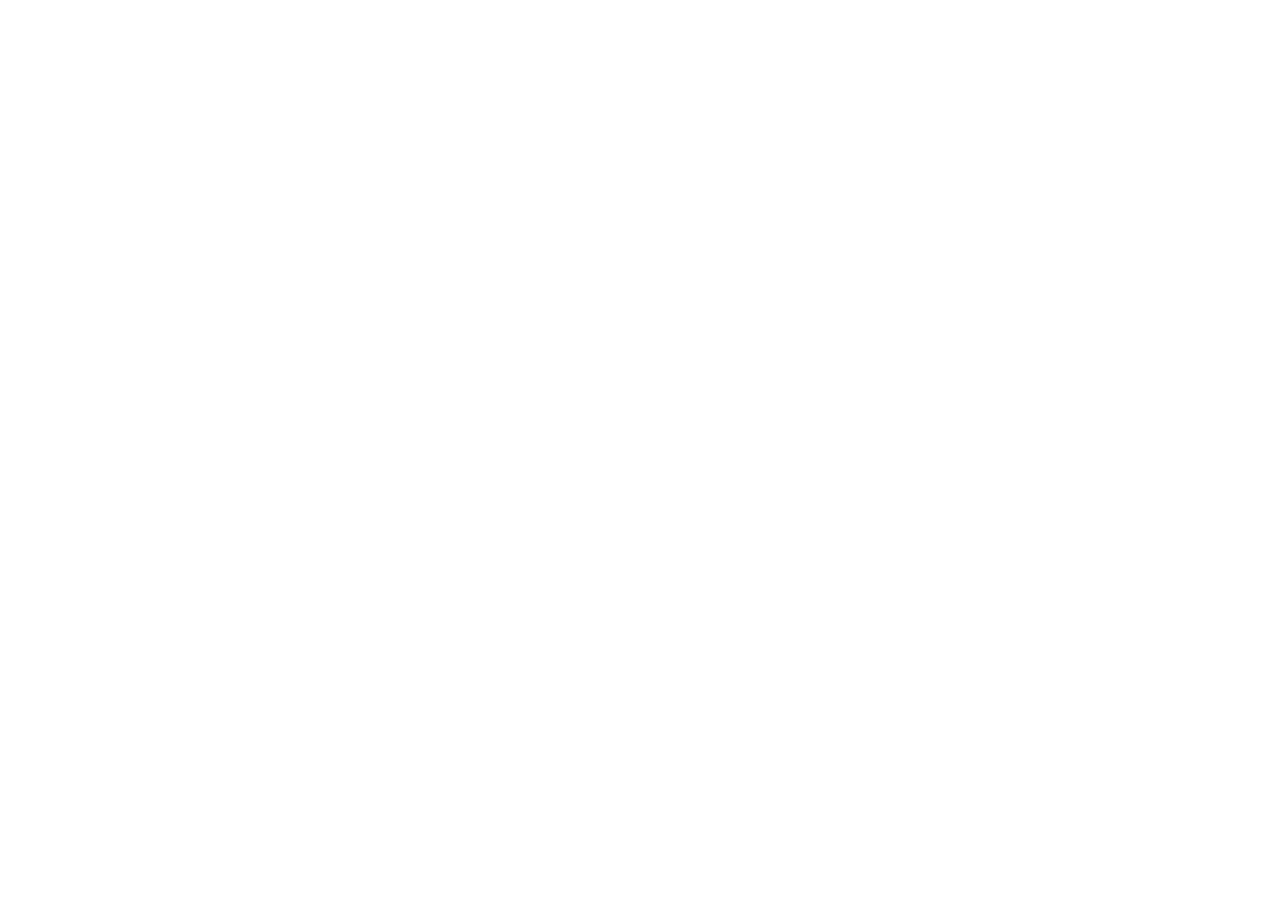
==== commit f3e4e65e: "Update /demo bundle: single-page web output" ====
--- a/app/static/demo/index.html
+++ b/app/static/demo/index.html
@@ -1,401 +1,37 @@
-<!DOCTYPE html><html  lang="en"><head><title data-rh="true"></title><meta charSet="utf-8"/><meta name="viewport" content="width=device-width, initial-scale=1, shrink-to-fit=no"/><meta http-equiv="X-UA-Compatible" content="IE=edge"/><style id="expo-reset">#root,body,html{height:100%}body{overflow:hidden}#root{display:flex}</style><style id="react-native-stylesheet">[stylesheet-group="0"]{}
-body{margin:0;}
-button::-moz-focus-inner,input::-moz-focus-inner{border:0;padding:0;}
-html{-ms-text-size-adjust:100%;-webkit-text-size-adjust:100%;-webkit-tap-highlight-color:rgba(0,0,0,0);}
-input::-webkit-search-cancel-button,input::-webkit-search-decoration,input::-webkit-search-results-button,input::-webkit-search-results-decoration{display:none;}
-[stylesheet-group="1"]{}
-.css-11aywtz{-moz-appearance:textfield;-webkit-appearance:none;background-color:rgba(0,0,0,0.00);border-bottom-left-radius:0px;border-bottom-right-radius:0px;border-top-left-radius:0px;border-top-right-radius:0px;border:0 solid black;box-sizing:border-box;font:14px -apple-system,BlinkMacSystemFont,"Segoe UI",Roboto,Helvetica,Arial,sans-serif;margin:0px;padding:0px;resize:none;}
-.css-146c3p1{background-color:rgba(0,0,0,0.00);border:0 solid black;box-sizing:border-box;color:rgba(0,0,0,1.00);display:inline;font:14px -apple-system,BlinkMacSystemFont,"Segoe UI",Roboto,Helvetica,Arial,sans-serif;list-style:none;margin:0px;padding:0px;position:relative;text-align:start;text-decoration:none;white-space:pre-wrap;word-wrap:break-word;}
-.css-1jxf684{background-color:rgba(0,0,0,0.00);border:0 solid black;box-sizing:border-box;color:inherit;display:inline;font:inherit;list-style:none;margin:0px;padding:0px;position:relative;text-align:inherit;text-decoration:none;white-space:inherit;word-wrap:break-word;}
-.css-9pa8cd{bottom:0px;height:100%;left:0px;opacity:0;position:absolute;right:0px;top:0px;width:100%;z-index:-1;}
-.css-g5y9jx{align-content:flex-start;align-items:stretch;background-color:rgba(0,0,0,0.00);border:0 solid black;box-sizing:border-box;display:flex;flex-basis:auto;flex-direction:column;flex-shrink:0;list-style:none;margin:0px;min-height:0px;min-width:0px;padding:0px;position:relative;text-decoration:none;z-index:0;}
-[stylesheet-group="2"]{}
-.r-11mg6pl{border-bottom-color:rgba(255,255,255,1.00);border-left-color:rgba(255,255,255,1.00);border-right-color:rgba(255,255,255,1.00);border-top-color:rgba(255,255,255,1.00);}
-.r-13awgt0{flex:1;}
-.r-16uyjmq{border-bottom-left-radius:22px;border-bottom-right-radius:22px;border-top-left-radius:22px;border-top-right-radius:22px;}
-.r-1awa8pu{border-bottom-color:rgba(101,119,134,1.00);border-left-color:rgba(101,119,134,1.00);border-right-color:rgba(101,119,134,1.00);border-top-color:rgba(101,119,134,1.00);}
-.r-1bq2mok{margin:3px;}
-.r-1d4xg89{border-bottom-color:rgba(170,184,194,1.00);border-left-color:rgba(170,184,194,1.00);border-right-color:rgba(170,184,194,1.00);border-top-color:rgba(170,184,194,1.00);}
-.r-1dedoh8{border-bottom-left-radius:9px;border-bottom-right-radius:9px;border-top-left-radius:9px;border-top-right-radius:9px;}
-.r-1dzdj1l{border-bottom-left-radius:10px;border-bottom-right-radius:10px;border-top-left-radius:10px;border-top-right-radius:10px;}
-.r-1f0042m{border-bottom-left-radius:5px;border-bottom-right-radius:5px;border-top-left-radius:5px;border-top-right-radius:5px;}
-.r-1fuqb1j{border-bottom-left-radius:24px;border-bottom-right-radius:24px;border-top-left-radius:24px;border-top-right-radius:24px;}
-.r-1j16mh1{border-bottom-left-radius:100%;border-bottom-right-radius:100%;border-top-left-radius:100%;border-top-right-radius:100%;}
-.r-1jkafct{border-bottom-left-radius:2px;border-bottom-right-radius:2px;border-top-left-radius:2px;border-top-right-radius:2px;}
-.r-1jyn79y{border-bottom-color:rgba(0,150,136,1.00);border-left-color:rgba(0,150,136,1.00);border-right-color:rgba(0,150,136,1.00);border-top-color:rgba(0,150,136,1.00);}
-.r-1pcd2l5{padding:20px;}
-.r-1phboty{border-bottom-style:solid;border-left-style:solid;border-right-style:solid;border-top-style:solid;}
-.r-1q9bdsx{border-bottom-left-radius:12px;border-bottom-right-radius:12px;border-top-left-radius:12px;border-top-right-radius:12px;}
-.r-1qsk4np{overflow-x:clip;overflow-y:clip;}
-.r-1rvyss1{border-bottom-color:rgba(255,255,255,0.20);border-left-color:rgba(255,255,255,0.20);border-right-color:rgba(255,255,255,0.20);border-top-color:rgba(255,255,255,0.20);}
-.r-1sp51qo{padding:10px;}
-.r-1udh08x{overflow-x:hidden;overflow-y:hidden;}
-.r-1uu6nss{padding:5px;}
-.r-1xfd6ze{border-bottom-left-radius:8px;border-bottom-right-radius:8px;border-top-left-radius:8px;border-top-right-radius:8px;}
-.r-4a18lf{border-bottom-color:rgba(255,0,0,1.00);border-left-color:rgba(255,0,0,1.00);border-right-color:rgba(255,0,0,1.00);border-top-color:rgba(255,0,0,1.00);}
-.r-60ke3l{border-bottom-color:rgba(0,128,0,1.00);border-left-color:rgba(0,128,0,1.00);border-right-color:rgba(0,128,0,1.00);border-top-color:rgba(0,128,0,1.00);}
-.r-6ncur5{border-bottom-left-radius:18px;border-bottom-right-radius:18px;border-top-left-radius:18px;border-top-right-radius:18px;}
-.r-6t2glc{border-bottom-left-radius:40px;border-bottom-right-radius:40px;border-top-left-radius:40px;border-top-right-radius:40px;}
-.r-75jtiq{border-bottom-color:rgba(255,255,255,0.05);border-left-color:rgba(255,255,255,0.05);border-right-color:rgba(255,255,255,0.05);border-top-color:rgba(255,255,255,0.05);}
-.r-9x6qib{border-bottom-color:rgba(204,214,221,1.00);border-left-color:rgba(204,214,221,1.00);border-right-color:rgba(204,214,221,1.00);border-top-color:rgba(204,214,221,1.00);}
-.r-a1yn9n{border-bottom-left-radius:28px;border-bottom-right-radius:28px;border-top-left-radius:28px;border-top-right-radius:28px;}
-.r-cpet4d{border-bottom-left-radius:999px;border-bottom-right-radius:999px;border-top-left-radius:999px;border-top-right-radius:999px;}
-.r-crgep1{margin:0px;}
-.r-d045u9{border-bottom-width:2px;border-left-width:2px;border-right-width:2px;border-top-width:2px;}
-.r-d23pfw{padding:24px;}
-.r-edyy15{padding:8px;}
-.r-fx7oqy{border-bottom-color:rgba(0,0,255,1.00);border-left-color:rgba(0,0,255,1.00);border-right-color:rgba(0,0,255,1.00);border-top-color:rgba(0,0,255,1.00);}
-.r-kdyh1x{border-bottom-left-radius:6px;border-bottom-right-radius:6px;border-top-left-radius:6px;border-top-right-radius:6px;}
-.r-krxsd3{display:-webkit-box;}
-.r-nsbfu8{padding:16px;}
-.r-rs99b7{border-bottom-width:1px;border-left-width:1px;border-right-width:1px;border-top-width:1px;}
-.r-t60dpp{padding:0px;}
-.r-tuq35u{padding:4px;}
-.r-wg31gx{border-bottom-color:rgba(49,53,56,1.00);border-left-color:rgba(49,53,56,1.00);border-right-color:rgba(49,53,56,1.00);border-top-color:rgba(49,53,56,1.00);}
-.r-xoduu5{display:inline-flex;}
-.r-xyw6el{padding:12px;}
-.r-ywje51{margin:auto;}
-.r-z2wwpe{border-bottom-left-radius:4px;border-bottom-right-radius:4px;border-top-left-radius:4px;border-top-right-radius:4px;}
-.r-zfl56g{border-bottom-color:rgba(41,224,200,0.20);border-left-color:rgba(41,224,200,0.20);border-right-color:rgba(41,224,200,0.20);border-top-color:rgba(41,224,200,0.20);}
-.r-zhp00w{padding:2px;}
-[stylesheet-group="2.1"]{}
-.r-11f147o{padding-bottom:8px;padding-top:8px;}
-.r-11gswi8{padding-left:3px;padding-right:3px;}
-.r-17q4wm6{margin-left:5px;margin-right:5px;}
-.r-184id4b{margin-bottom:12px;margin-top:12px;}
-.r-1d7mnkm{padding-bottom:15px;padding-top:15px;}
-.r-1e084wi{padding-left:0px;padding-right:0px;}
-.r-1mmae3n{padding-bottom:12px;padding-top:12px;}
-.r-1ntr0p{padding-left:5px;padding-right:5px;}
-.r-1rsorjc{padding-left:36px;padding-right:36px;}
-.r-1yd117h{padding-bottom:7px;padding-top:7px;}
-.r-3o4zer{padding-left:12px;padding-right:12px;}
-.r-3pj75a{padding-left:16px;padding-right:16px;}
-.r-cnw61z{padding-bottom:4px;padding-top:4px;}
-.r-cxgwc0{padding-left:24px;padding-right:24px;}
-.r-f8sm7e{margin-left:auto;margin-right:auto;}
-.r-is05cd{padding-left:8px;padding-right:8px;}
-.r-jdiy1a{margin-left:11px;margin-right:11px;}
-.r-jusfrs{margin-left:12px;margin-right:12px;}
-.r-l00any{margin-bottom:4px;margin-top:4px;}
-.r-n5f61p{margin-bottom:3px;margin-top:3px;}
-.r-n7gxbd{padding-left:4px;padding-right:4px;}
-.r-u9wvl5{padding-left:20px;padding-right:20px;}
-.r-ugi1tw{padding-left:5%;padding-right:5%;}
-.r-vuvdlw{padding-bottom:6px;padding-top:6px;}
-.r-w7s2jr{padding-bottom:16px;padding-top:16px;}
-.r-ytbthy{padding-bottom:10px;padding-top:10px;}
-[stylesheet-group="2.2"]{}
-.r-10s2tm5{left:0%;}
-.r-16o8guy{right:100%;}
-.r-1a11zyx{margin-right:12px;}
-.r-1cwvpvk{margin-left:12px;}
-.r-1e97lx8{margin-right:3px;}
-.r-1euzeng{padding-left:24px;}
-.r-1g4tz6n{margin-right:-14.5px;}
-.r-1h31txp{padding-right:16px;}
-.r-1lhn9r{margin-left:-14.5px;}
-.r-1sqnqi2{margin-left:3px;}
-.r-1vl2501{padding-right:24px;}
-.r-9mo606{margin-right:10px;}
-.r-c59us2{left:-3px;}
-.r-dqe1q{right:0%;}
-.r-qb41rp{margin-right:5px;}
-.r-rci37q{left:100%;}
-.r-uhung1{margin-left:10px;}
-.r-vpmibe{right:-3px;}
-.r-w67my2{padding-left:16px;}
-.r-wizibn{margin-left:5px;}
-[stylesheet-group="3"]{}
-.r-105ug2t{pointer-events:auto!important;}
-.r-10b5y5f{letter-spacing:1.4px;}
-.r-10ptun7{height:16px;}
-.r-10v3vxq{transform:scaleX(-1);}
-.r-10x49cs{font-size:10px;}
-.r-10xqauy{padding-top:env(safe-area-inset-top);}
-.r-10yl4k{line-height:21px;}
-.r-11c0sde{margin-top:24px;}
-.r-11j9u27{visibility:hidden;}
-.r-11mpjr4{background-color:rgba(223,223,223,1.00);}
-.r-11udlyb{background-color:rgba(0,150,136,1.00);}
-.r-11v9fek{min-width:180px;}
-.r-11yh6sk{overflow-x:hidden;}
-.r-12f6czt{top:17px;}
-.r-12vffkv>* {pointer-events:auto;}
-.r-12vffkv{pointer-events:none!important;}
-.r-135wba7{line-height:24px;}
-.r-13aq9py{animation-name:r-1iq689l;}
-.r-13hce6t{margin-left:4px;}
-.r-13qz1uu{width:100%;}
-.r-13tjlyg{transition-duration:0.1s;}
-.r-146t82q{line-height:44px;}
-.r-1472mwg{height:24px;}
-.r-14gqq1x{margin-top:4px;}
-.r-14ijz5o{font-size:38px;}
-.r-14lw9ot{background-color:rgba(255,255,255,1.00);}
-.r-14sbq61{background-color:rgba(33,150,243,1.00);}
-.r-150rngu{-webkit-overflow-scrolling:touch;}
-.r-16eto9q{width:12px;}
-.r-16okoll{opacity:0.82;}
-.r-16wqof{padding-bottom:48px;}
-.r-16y2uox{flex-grow:1;}
-.r-173mn98{align-self:flex-end;}
-.r-173mzie{transform:scaleY(-1);}
-.r-1777fci{justify-content:center;}
-.r-17bb2tj{animation-duration:0.75s;}
-.r-17leim2{background-repeat:repeat;}
-.r-17rnw9f{line-height:30px;}
-.r-17s6mgv{justify-content:flex-end;}
-.r-17tb59b{opacity:0.7;}
-.r-17tloay{opacity:0.6;}
-.r-17u3ijr{background-color:rgba(155,161,166,0.27);}
-.r-184en5c{z-index:1;}
-.r-18nhz7w{top:-3px;}
-.r-18tzken{width:56px;}
-.r-18u1ve8{color:rgba(255,255,255,0.40);}
-.r-18u37iz{flex-direction:row;}
-.r-198d08l{font-size:27px;}
-.r-19oahor{font-size:64px;}
-.r-19r33im{letter-spacing:1.2px;}
-.r-19wmn03{width:20px;}
-.r-19z077z{touch-action:none;}
-.r-1a1xu4n{background-color:rgba(11,18,32,1.00);}
-.r-1a2p6p6{-webkit-text-decoration-style:solid;text-decoration-style:solid;}
-.r-1abnn5w{animation-play-state:paused;}
-.r-1acpoxo{width:36px;}
-.r-1aiqnjv{font-family:monospace,monospace;}
-.r-1aockid{width:40px;}
-.r-1awozwy{align-items:center;}
-.r-1ay1djp{animation-duration:1s;}
-.r-1b43r93{font-size:14px;}
-.r-1bymd8e{margin-top:2px;}
-.r-1c6unfx{forced-color-adjust:none;}
-.r-1c85bru{width:270px;}
-.r-1cmwbt1{gap:8px;}
-.r-1cwl3u0{line-height:16px;}
-.r-1d2f490{left:0px;}
-.r-1d4mawv{margin-right:4px;}
-.r-1d5kdc7{flex-direction:column-reverse;}
-.r-1ddef8g{-webkit-text-decoration-line:underline;text-decoration-line:underline;}
-.r-1dernwh{height:70%;}
-.r-1ei5mc7{cursor:inherit;}
-.r-1el8sus{min-height:72px;}
-.r-1enofrn{font-size:12px;}
-.r-1euycsn{flex-direction:row-reverse;}
-.r-1ewcgjf{box-shadow:0px 1px 3px rgba(0,0,0,0.5);}
-.r-1ex07yu{opacity:0.78;}
-.r-1ff274t{text-align:right;}
-.r-1ffj0ar{background-color:rgba(0,0,0,0.40);}
-.r-1frgh3s{color:rgba(41,224,200,1.00);}
-.r-1fs04py{background-color:rgba(11,18,32,0.85);}
-.r-1g80hic{opacity:0.8;}
-.r-1ge9hsw{max-width:960px;}
-.r-1ghxqbu{font-variant:tabular-nums;}
-.r-1gkfh8e{font-size:11px;}
-.r-1h0z5md{justify-content:flex-start;}
-.r-1habvwh{align-items:flex-start;}
-.r-1hnfufn{min-height:126px;}
-.r-1i10wst{font-size:18px;}
-.r-1i6wzkk{-moz-transition-property:opacity;-webkit-transition-property:opacity;transition-property:opacity;}
-.r-1i71y14{gap:14px;}
-.r-1ihkxce{border-bottom-color:rgba(255,255,255,0.06);}
-.r-1ikidpy{letter-spacing:0.5px;}
-.r-1iln25a{word-wrap:normal;}
-.r-1inkyih{font-size:17px;}
-.r-1iusvr4{flex-basis:0px;}
-.r-1janqcz{width:16px;}
-.r-1jg9483{width:8px;}
-.r-1jkjb{margin-left:8px;}
-.r-1kb76zh{margin-right:8px;}
-.r-1kfrs79{font-weight:600;}
-.r-1kihuf0{align-self:center;}
-.r-1ld3bg{top:-4px;}
-.r-1ldzwu0{animation-timing-function:linear;}
-.r-1loqt21{cursor:pointer;}
-.r-1m04atk{padding-left:8px;}
-.r-1m1jsme{background-color:rgba(41,224,200,1.00);}
-.r-1mlwlqe{flex-basis:auto;}
-.r-1mrlafo{background-position:0;}
-.r-1muvv40{animation-iteration-count:infinite;}
-.r-1mwlp6a{height:56px;}
-.r-1niwhzg{background-color:rgba(0,0,0,0.00);}
-.r-1nlw0im{bottom:8px;}
-.r-1no09lo{margin-top:28px;}
-.r-1nxhmzv{margin-bottom:28px;}
-.r-1ny4l3l{outline-style:none;}
-.r-1ocf4r9{scroll-snap-type:y mandatory;}
-.r-1onu96p{border-curve:continuous;}
-.r-1oszu61{align-items:stretch;}
-.r-1otgn73{touch-action:manipulation;}
-.r-1owvusn{border-bottom-color:rgba(255,255,255,0.05);}
-.r-1p0dtai{bottom:0px;}
-.r-1pcdyqj{margin-right:6px;}
-.r-1pi2tsx{height:100%;}
-.r-1pm8pkb{font-family:Courier;}
-.r-1qd0xha{font-family:-apple-system,BlinkMacSystemFont,"Segoe UI",Roboto,Helvetica,Arial,sans-serif;}
-.r-1qulhi1{animation-name:r-1pzkwqh;}
-.r-1r4fvd0{color:rgba(82,169,255,1.00);}
-.r-1r74h94{left:8px;}
-.r-1r8g8re{height:36px;}
-.r-1rnoaur{overflow-y:auto;}
-.r-1s2bzr4{margin-top:12px;}
-.r-1sg8ghl{z-index:1000;}
-.r-1ssbvtb{gap:12px;}
-.r-1sxrcry{background-size:auto;}
-.r-1t7zxhp{width:9px;}
-.r-1udbk01{text-overflow:ellipsis;}
-.r-1ugchlj{height:44px;}
-.r-1ui5ee8{font-size:32px;}
-.r-1v6e3re{min-width:48px;}
-.r-1vr29t4{font-weight:800;}
-.r-1w6e6rj{flex-wrap:wrap;}
-.r-1wbh5a2{flex-shrink:1;}
-.r-1wtj0ep{justify-content:space-between;}
-.r-1wyyakw{z-index:-1;}
-.r-1wzrnnt{margin-top:16px;}
-.r-1x35g6{font-size:24px;}
-.r-1xbve24{height:6px;}
-.r-1xcajam{position:fixed;}
-.r-1xnzce8{-moz-user-select:text;-webkit-user-select:text;user-select:text;}
-.r-1xpsq9i{box-shadow:0px 3px 3px rgba(0, 0, 0, 0.33);}
-.r-1xzupcd{width:13px;}
-.r-1yef0xd{animation-name:r-11cv4x;}
-.r-2eszeu::-webkit-scrollbar{display:none}
-.r-2eszeu{scrollbar-width:none;}
-.r-30o5oe{-moz-appearance:none;-ms-appearance:none;-webkit-appearance:none;appearance:none;}
-.r-356f0p{letter-spacing:0.35px;}
-.r-36ujnk{font-style:italic;}
-.r-37tt59{line-height:32px;}
-.r-3da1kt{height:8px;}
-.r-3mc0re{right:8px;}
-.r-3s2u2q{white-space:nowrap;}
-.r-3ucsff{letter-spacing:0.2px;}
-.r-417010{z-index:0;}
-.r-4gszlv{background-size:cover;}
-.r-4v7adb{height:5px;}
-.r-5kkj8d{border-top-width:1px;}
-.r-5oul0u{margin-bottom:8px;}
-.r-5xczd7{transform:scale(0.99);}
-.r-60vfwk{min-width:1px;}
-.r-633pao>* {pointer-events:none;}
-.r-633pao{pointer-events:none!important;}
-.r-6dt33c{opacity:1;}
-.r-6gpygo{margin-bottom:12px;}
-.r-6taxm2:-ms-input-placeholder{color:var(--placeholderTextColor);opacity:1;}
-.r-6taxm2::-moz-placeholder{color:var(--placeholderTextColor);opacity:1;}
-.r-6taxm2::-webkit-input-placeholder{color:var(--placeholderTextColor);opacity:1;}
-.r-6taxm2::placeholder{color:var(--placeholderTextColor);opacity:1;}
-.r-726pan{width:31px;}
-.r-76blku{height:21px;}
-.r-7cikom{font-size:inherit;}
-.r-7q8q6z{cursor:default;}
-.r-8akbws{-webkit-box-orient:vertical;}
-.r-8ay8q1{letter-spacing:0.1px;}
-.r-8hc5te{width:6px;}
-.r-97e31f{padding-bottom:env(safe-area-inset-bottom);}
-.r-9aw3ui{gap:4px;}
-.r-9daxd3{animation-duration:250ms;}
-.r-a023e6{font-size:15px;}
-.r-adyw6z{font-size:20px;}
-.r-agouwx{transform:translateZ(0);}
-.r-ah5dr5>* {pointer-events:none;}
-.r-ah5dr5{pointer-events:auto!important;}
-.r-aruset{font-weight:200;}
-.r-bi4vy9{transform:translateY(100%);}
-.r-bt1l66{min-height:20px;}
-.r-buy8e9{overflow-y:hidden;}
-.r-bv2aro{padding-left:env(safe-area-inset-left);}
-.r-c68hjy{color:rgba(161,161,161,1.00);}
-.r-cpa5s6{scroll-snap-align:start;}
-.r-cqee49{color:rgba(0,0,0,1.00);}
-.r-dkge59{background-color:rgba(170,184,194,1.00);}
-.r-dnmrzs{max-width:100%;}
-.r-eafdt9{transition-duration:0.15s;}
-.r-ebhl68{color:rgba(11,18,32,1.00);}
-.r-ebwn4k{animation-name:r-q67da2;}
-.r-ed2okr{background-color:rgba(20,27,45,1.00);}
-.r-ehq7j7{background-size:contain;}
-.r-eqz5dr{flex-direction:column;}
-.r-eu3ka{height:40px;}
-.r-evnaw{font-size:22px;}
-.r-fdjqy7{text-align:left;}
-.r-g3mlsw{animation-name:r-t2lo5v;}
-.r-ghxds0{transform:translateY(0%);}
-.r-gtdqiz{position:-webkit-sticky;position:sticky;}
-.r-h0d30l{height:28px;}
-.r-hxflta{padding-right:env(safe-area-inset-right);}
-.r-icoktb{opacity:0.5;}
-.r-ipm5af{top:0px;}
-.r-jwli3a{color:rgba(255,255,255,1.00);}
-.r-k200y{align-self:flex-start;}
-.r-k5y9r7{height:9px;}
-.r-kc8jnq{margin-top:6px;}
-.r-kemksi{background-color:rgba(0,0,0,1.00);}
-.r-key0ze{height:240px;}
-.r-kizejy{color:rgba(155,161,166,1.00);}
-.r-knv0ih{margin-top:8px;}
-.r-kzbkwu{padding-bottom:12px;}
-.r-leqjx2{animation-timing-function:cubic-bezier(0.215, 0.61, 0.355, 1);}
-.r-lltvgl{overflow-x:auto;}
-.r-lpb231{height:168px;}
-.r-lrsllp{width:24px;}
-.r-lrvibr{-moz-user-select:none;-webkit-user-select:none;user-select:none;}
-.r-majxgm{font-weight:500;}
-.r-mfh4gg{scroll-snap-type:x mandatory;}
-.r-mhe3cw{z-index:10;}
-.r-mro3nb{background-color:rgba(21,23,24,1.00);}
-.r-ms8t9i{border-left-width:3px;}
-.r-n6v787{font-size:13px;}
-.r-o4n3w5{width:23px;}
-.r-obd0qt{align-items:flex-end;}
-.r-orgf3d{opacity:0;}
-.r-p4vwk9{border-top-color:rgba(20,27,45,1.00);}
-.r-q2r14m{min-height:240px;}
-.r-q4m81j{text-align:center;}
-.r-qfi6ny{top:30000px;}
-.r-qklmqi{border-bottom-width:1px;}
-.r-qn3fzs{padding-bottom:24px;}
-.r-rjixqe{line-height:20px;}
-.r-rs94m5{background-image:url("[data-uri]");}
-.r-s62m2j{animation-timing-function:cubic-bezier(0.47, 0, 0.745, 0.715);}
-.r-sfbmgh{z-index:9999;}
-.r-so7y2g{line-height:64px;}
-.r-tskmnb{padding-top:8px;}
-.r-tsynxw{text-transform:uppercase;}
-.r-ttdzmv{padding-top:12px;}
-.r-u6sd8q{background-repeat:no-repeat;}
-.r-u8s1d{position:absolute;}
-.r-u92y06{background-color:rgba(255,165,0,1.00);}
-.r-ubezar{font-size:16px;}
-.r-ud0q2t{letter-spacing:1px;}
-.r-uho16t{font-size:34px;}
-.r-vacyoi{padding-bottom:64px;}
-.r-van48c{caret-color:transparent;}
-.r-vboj7i{top:-7px;}
-.r-vvn4in{background-position:center;}
-.r-vw2c0b{font-weight:bold;}
-.r-wfqgy4{transition-duration:100ms;}
-.r-wr9vkk{margin-bottom:3px;}
-.r-ws9h79{left:4px;}
-.r-wta2q5{color:rgba(139,147,167,1.00);}
-.r-x11e5r{font-family:SFMono-Regular, Menlo, Monaco, Consolas, "Liberation Mono", "Courier New", monospace;}
-.r-x3cy2q{background-size:100% 100%;}
-.r-xnfwke{line-height:38px;}
-.r-xx3c9p{animation-name:r-imtty0;}
-.r-y7v2we{background-color:rgba(32,36,37,1.00);}
-.r-z80fyv{height:20px;}
-.r-zchlnj{right:0px;}
-.r-zz5t5d{font-size:28px;}
-@-webkit-keyframes r-11cv4x{0%{transform:rotate(0deg);}100%{transform:rotate(360deg);}}
-@-webkit-keyframes r-1iq689l{0%{transform:translateY(0%);}100%{transform:translateY(100%);}}
-@-webkit-keyframes r-1pzkwqh{0%{transform:translateY(100%);}100%{transform:translateY(0%);}}
-@-webkit-keyframes r-imtty0{0%{opacity:0;}100%{opacity:1;}}
-@-webkit-keyframes r-q67da2{0%{transform:translateX(-100%);}100%{transform:translateX(400%);}}
-@-webkit-keyframes r-t2lo5v{0%{opacity:1;}100%{opacity:0;}}
-@keyframes r-11cv4x{0%{transform:rotate(0deg);}100%{transform:rotate(360deg);}}
-@keyframes r-1iq689l{0%{transform:translateY(0%);}100%{transform:translateY(100%);}}
-@keyframes r-1pzkwqh{0%{transform:translateY(100%);}100%{transform:translateY(0%);}}
-@keyframes r-imtty0{0%{opacity:0;}100%{opacity:1;}}
-@keyframes r-q67da2{0%{transform:translateX(-100%);}100%{transform:translateX(400%);}}
-@keyframes r-t2lo5v{0%{opacity:1;}100%{opacity:0;}}</style><script type="module">globalThis.__EXPO_ROUTER_HYDRATE__=true;</script><link rel="icon" href="/demo/favicon.ico" /></head><body><div id="root"><div class="css-g5y9jx r-13awgt0"><!--$--><div class="css-g5y9jx" style="flex:1;padding-top:0px;padding-right:0px;padding-bottom:0px;padding-left:0px"><!--$--><div class="css-g5y9jx r-1a1xu4n r-13awgt0"><div class="css-g5y9jx r-13awgt0"><div class="css-g5y9jx r-1a1xu4n r-13awgt0" style="padding-top:0px;padding-right:0px;padding-bottom:0px;padding-left:0px"><div class="css-g5y9jx r-150rngu r-eqz5dr r-16y2uox r-1wbh5a2 r-11yh6sk r-1rnoaur r-agouwx"><div class="css-g5y9jx r-150rngu r-eqz5dr r-16y2uox r-1wbh5a2 r-11yh6sk r-1rnoaur r-agouwx r-2eszeu"><div class="css-g5y9jx r-16wqof r-3pj75a"><div class="css-g5y9jx r-ttdzmv"><div class="css-g5y9jx r-1awozwy r-18u37iz"><div class="css-g5y9jx r-1awozwy r-ed2okr r-6ncur5 r-1ugchlj r-1777fci r-1a11zyx r-18tzken"><svg width="46" height="30" viewBox="0 0 46 30"><path d="M2 27 L15 10 L22 18 L30 5 L44 27" fill="none" stroke="#29E0C8" stroke-width="3" stroke-linecap="round" stroke-linejoin="round"></path><path d="M15 10 L19 14 L22 18" fill="none" stroke="#FFFFFF" stroke-opacity="0.75" stroke-width="2" stroke-linecap="round"></path></svg></div><div class="css-g5y9jx r-13awgt0"><div dir="auto" class="css-146c3p1 r-jwli3a r-1inkyih r-1vr29t4 r-3ucsff">MorphoGenix</div><div dir="auto" class="css-146c3p1 r-wta2q5 r-1enofrn r-1bymd8e">May 29 12:00 PM → 12:00 PM</div></div></div><div class="css-g5y9jx r-11c0sde"><div dir="auto" class="css-146c3p1 r-jwli3a r-1ui5ee8 r-1vr29t4 r-xnfwke">Good morning, Wes</div><div dir="auto" class="css-146c3p1 r-wta2q5 r-1enofrn r-1kfrs79 r-14gqq1x">Source: <!-- -->none</div></div></div><div aria-disabled="true" tabindex="-1" class="css-g5y9jx r-12vffkv r-k200y r-1m1jsme r-cpet4d r-1wzrnnt r-11f147o r-3pj75a"><div dir="auto" class="css-146c3p1 r-ebhl68 r-1enofrn r-1vr29t4">Demo Mode · Web stream locked on</div></div><div class="css-g5y9jx r-ed2okr r-a1yn9n r-1wzrnnt r-nsbfu8"><div class="css-g5y9jx r-1habvwh r-18u37iz r-1wtj0ep r-6gpygo"><div class="css-g5y9jx"><div dir="auto" class="css-146c3p1 r-1frgh3s r-1gkfh8e r-1vr29t4 r-19r33im">PALATAL PRESSURE</div><div dir="auto" class="css-146c3p1 r-jwli3a r-1x35g6 r-1vr29t4 r-17rnw9f r-14gqq1x">Live palate map</div></div><div class="css-g5y9jx r-1awozwy r-1a1xu4n r-cpet4d r-18u37iz r-cnw61z r-is05cd"><div class="css-g5y9jx" style="width:9px;height:9px;border-top-left-radius:9px;border-top-right-radius:9px;border-bottom-right-radius:9px;border-bottom-left-radius:9px;background-color:rgba(41,224,200,1.00);margin-right:4px;opacity:0.6;transform:scale(1.068)"></div><div dir="auto" class="css-146c3p1 r-jwli3a r-1enofrn r-1vr29t4">Idle</div></div></div><div class="css-g5y9jx r-1awozwy r-18u37iz r-q2r14m"><div class="css-g5y9jx r-13awgt0 r-key0ze"><svg width="100%" height="100%" viewBox="0 0 280 200"><path d="M30 185 C30 95, 80 25, 140 25 C200 25, 250 95, 250 185 L30 185 Z" fill="#0B1220" opacity="0.6"></path><path d="M110 90 L170 90 L160 145 L120 145 Z" fill="none" stroke="#FFFFFF" stroke-opacity="0.08" stroke-width="1" stroke-dasharray="3 4"></path><circle cx="110" cy="90" r="11" stroke="#0B1220" stroke-opacity="0.6" stroke-width="1" fill="rgba(228, 168, 134, 1)"></circle><circle cx="170" cy="90" r="11" stroke="#0B1220" stroke-opacity="0.6" stroke-width="1" fill="rgba(235, 172, 113, 1)"></circle><circle cx="120" cy="145" r="11" stroke="#0B1220" stroke-opacity="0.6" stroke-width="1" fill="rgba(233, 171, 119, 1)"></circle><circle cx="160" cy="145" r="11" stroke="#0B1220" stroke-opacity="0.6" stroke-width="1" fill="rgba(241, 181, 78, 1)"></circle><circle cx="55" cy="90" r="15" fill="none" stroke="#FFFFFF" stroke-opacity="0.18" stroke-width="1"></circle><circle cx="55" cy="90" r="11" stroke="#0B1220" stroke-opacity="0.6" stroke-width="1" fill="rgba(237, 173, 107, 1)"></circle><circle cx="225" cy="90" r="15" fill="none" stroke="#FFFFFF" stroke-opacity="0.18" stroke-width="1"></circle><circle cx="225" cy="90" r="11" stroke="#0B1220" stroke-opacity="0.6" stroke-width="1" fill="rgba(230, 169, 129, 1)"></circle><path d="M30 185 C30 95, 80 25, 140 25 C200 25, 250 95, 250 185 L30 185 Z" fill="none" stroke="#FFFFFF" stroke-opacity="0.22" stroke-width="1"></path></svg></div><button aria-label="Toggle pressure color scale units" role="button" tabindex="0" class="css-g5y9jx r-1loqt21 r-1otgn73 r-1awozwy r-1777fci r-1v6e3re r-1m04atk" type="button"><div dir="auto" class="css-146c3p1 r-jwli3a r-1enofrn r-1vr29t4">100</div><div class="css-g5y9jx r-1a1xu4n r-1dzdj1l r-l00any r-zhp00w"><svg width="16" height="136" viewBox="0 0 16 136"><defs><linearGradient x1="0" y1="1" x2="0" y2="0" id="pressureGradient"><stop offset="0" stop-color="#29E0C8"></stop><stop offset="0.62" stop-color="#F5B343"></stop><stop offset="1" stop-color="#8A6CFF"></stop></linearGradient></defs><rect x="2" y="0" width="12" height="136" rx="6" fill="url(#pressureGradient)"></rect></svg></div><div dir="auto" class="css-146c3p1 r-jwli3a r-1enofrn r-1vr29t4">0</div><div dir="auto" class="css-146c3p1 r-wta2q5 r-1gkfh8e r-14gqq1x">0–100</div></button></div></div><div class="css-g5y9jx r-1awozwy r-18u37iz r-6gpygo r-1wzrnnt"><div dir="auto" class="css-146c3p1"></div><div dir="auto" class="css-146c3p1 r-wta2q5 r-1enofrn r-1kfrs79 r-13hce6t">Worn 3h 12m today · Sleep coverage 6h 04m</div></div><div class="css-g5y9jx r-14gqq1x"><div class="css-g5y9jx r-18u37iz r-6gpygo"><button aria-label="Open Posture Score analytics" role="button" tabindex="0" class="css-g5y9jx r-1loqt21 r-1otgn73 r-ed2okr r-16uyjmq r-13awgt0 r-1wtj0ep r-1hnfufn r-nsbfu8" type="button"><div class="css-g5y9jx r-1awozwy r-18u37iz r-1wtj0ep"><div dir="auto" class="css-146c3p1 r-wta2q5 r-1enofrn r-1vr29t4">Posture Score</div><div class="css-g5y9jx r-1xfd6ze r-3da1kt r-1jg9483" style="background-color:rgba(41,224,200,1.00)"></div></div><div class="css-g5y9jx r-obd0qt r-18u37iz r-1s2bzr4"><div dir="auto" class="css-146c3p1 r-jwli3a r-198d08l r-1vr29t4 r-37tt59">87/100</div></div><svg width="100%" height="30" viewBox="0 0 112 28" class="r-1s2bzr4"><polyline points="0,26 22.400000000000002,17.272727272727273 44.800000000000004,12.90909090909091 67.2,15.090909090909093 89.60000000000001,6.363636363636363 112,2" fill="none" stroke="#29E0C8" stroke-width="3" stroke-linecap="round" stroke-linejoin="round" opacity="0.85"></polyline></svg></button><div class="css-g5y9jx r-16eto9q"></div><button aria-label="Open Palatal Pressure analytics" role="button" tabindex="0" class="css-g5y9jx r-1loqt21 r-1otgn73 r-ed2okr r-16uyjmq r-13awgt0 r-1wtj0ep r-1hnfufn r-nsbfu8" type="button"><div class="css-g5y9jx r-1awozwy r-18u37iz r-1wtj0ep"><div dir="auto" class="css-146c3p1 r-wta2q5 r-1enofrn r-1vr29t4">Palatal Pressure</div><div class="css-g5y9jx r-1xfd6ze r-3da1kt r-1jg9483" style="background-color:rgba(245,179,67,1.00)"></div></div><div class="css-g5y9jx r-obd0qt r-18u37iz r-1s2bzr4"><div dir="auto" class="css-146c3p1 r-jwli3a r-198d08l r-1vr29t4 r-37tt59">0.62</div><div dir="auto" class="css-146c3p1 r-wta2q5 r-a023e6 r-1vr29t4 r-wr9vkk r-13hce6t">N</div></div><svg width="100%" height="30" viewBox="0 0 112 28" class="r-1s2bzr4"><polyline points="0,26 22.400000000000002,16.4 44.800000000000004,21.2 67.2,11.600000000000001 89.60000000000001,2 112,9.200000000000003" fill="none" stroke="#F5B343" stroke-width="3" stroke-linecap="round" stroke-linejoin="round" opacity="0.85"></polyline></svg></button></div><div class="css-g5y9jx r-18u37iz r-6gpygo"><button aria-label="Open Clench Events analytics" role="button" tabindex="0" class="css-g5y9jx r-1loqt21 r-1otgn73 r-ed2okr r-16uyjmq r-13awgt0 r-1wtj0ep r-1hnfufn r-nsbfu8" type="button"><div class="css-g5y9jx r-1awozwy r-18u37iz r-1wtj0ep"><div dir="auto" class="css-146c3p1 r-wta2q5 r-1enofrn r-1vr29t4">Clench Events</div><div class="css-g5y9jx r-1xfd6ze r-3da1kt r-1jg9483" style="background-color:rgba(138,108,255,1.00)"></div></div><div class="css-g5y9jx r-obd0qt r-18u37iz r-1s2bzr4"><div dir="auto" class="css-146c3p1 r-jwli3a r-198d08l r-1vr29t4 r-37tt59">3</div><div dir="auto" class="css-146c3p1 r-wta2q5 r-a023e6 r-1vr29t4 r-wr9vkk r-13hce6t">/hr</div></div><svg width="100%" height="30" viewBox="0 0 112 28" class="r-1s2bzr4"><polyline points="0,26 22.400000000000002,20 44.800000000000004,26 67.2,2 89.60000000000001,20 112,14" fill="none" stroke="#8A6CFF" stroke-width="3" stroke-linecap="round" stroke-linejoin="round" opacity="0.85"></polyline></svg></button><div class="css-g5y9jx r-16eto9q"></div><button aria-label="Open Nasal Breathing analytics" role="button" tabindex="0" class="css-g5y9jx r-1loqt21 r-1otgn73 r-ed2okr r-16uyjmq r-13awgt0 r-1wtj0ep r-1hnfufn r-nsbfu8" type="button"><div class="css-g5y9jx r-1awozwy r-18u37iz r-1wtj0ep"><div dir="auto" class="css-146c3p1 r-wta2q5 r-1enofrn r-1vr29t4">Nasal Breathing</div><div class="css-g5y9jx r-1xfd6ze r-3da1kt r-1jg9483" style="background-color:rgba(41,224,200,1.00)"></div></div><div class="css-g5y9jx r-obd0qt r-18u37iz r-1s2bzr4"><div dir="auto" class="css-146c3p1 r-jwli3a r-198d08l r-1vr29t4 r-37tt59">94</div><div dir="auto" class="css-146c3p1 r-wta2q5 r-a023e6 r-1vr29t4 r-wr9vkk r-13hce6t">%</div></div><svg width="100%" height="30" viewBox="0 0 112 28" class="r-1s2bzr4"><polyline points="0,26 22.400000000000002,22 44.800000000000004,14 67.2,18 89.60000000000001,6 112,2" fill="none" stroke="#29E0C8" stroke-width="3" stroke-linecap="round" stroke-linejoin="round" opacity="0.85"></polyline></svg></button></div></div></div></div></div></div></div><div class="css-g5y9jx r-ed2okr r-p4vwk9 r-5kkj8d r-18u37iz r-1el8sus r-kzbkwu r-tskmnb"><button role="button" tabindex="0" class="css-g5y9jx r-1loqt21 r-1otgn73 r-1awozwy r-13awgt0 r-9aw3ui r-1777fci" type="button"><div dir="auto" class="css-146c3p1"></div><div dir="auto" class="css-146c3p1 r-1gkfh8e r-1vr29t4" style="color:rgba(41,224,200,1.00)">Home</div></button><button role="button" tabindex="0" class="css-g5y9jx r-1loqt21 r-1otgn73 r-1awozwy r-13awgt0 r-9aw3ui r-1777fci" type="button"><div dir="auto" class="css-146c3p1"></div><div dir="auto" class="css-146c3p1 r-1gkfh8e r-1vr29t4" style="color:rgba(139,147,167,1.00)">Analytics</div></button><button role="button" tabindex="0" class="css-g5y9jx r-1loqt21 r-1otgn73 r-1awozwy r-13awgt0 r-9aw3ui r-1777fci" type="button"><div dir="auto" class="css-146c3p1"></div><div dir="auto" class="css-146c3p1 r-1gkfh8e r-1vr29t4" style="color:rgba(139,147,167,1.00)">History</div></button><button role="button" tabindex="0" class="css-g5y9jx r-1loqt21 r-1otgn73 r-1awozwy r-13awgt0 r-9aw3ui r-1777fci" type="button"><div dir="auto" class="css-146c3p1"></div><div dir="auto" class="css-146c3p1 r-1gkfh8e r-1vr29t4" style="color:rgba(139,147,167,1.00)">Account</div></button></div></div><!--/$--></div><!--/$--></div></div><script src="/demo/_expo/static/js/web/index-63b7cbc8d5980629b78317a42ae2dd80.js" defer></script>
-</body></html>+<!DOCTYPE html>
+<html lang="en">
+  <head>
+    <meta charset="utf-8" />
+    <meta httpEquiv="X-UA-Compatible" content="IE=edge" />
+    <meta name="viewport" content="width=device-width, initial-scale=1, shrink-to-fit=no" />
+    <title>MorphoGenix</title>
+    <!-- The `react-native-web` recommended style reset: https://necolas.github.io/react-native-web/docs/setup/#root-element -->
+    <style id="expo-reset">
+      /* These styles make the body full-height */
+      html,
+      body {
+        height: 100%;
+      }
+      /* These styles disable body scrolling if you are using <ScrollView> */
+      body {
+        overflow: hidden;
+      }
+      /* These styles make the root element full-height */
+      #root {
+        display: flex;
+        height: 100%;
+        flex: 1;
+      }
+    </style>
+  <link rel="icon" href="/demo/favicon.ico" /></head>
+
+  <body>
+    <!-- Use static rendering with Expo Router to support running without JavaScript. -->
+    <noscript>
+      You need to enable JavaScript to run this app.
+    </noscript>
+    <!-- The root element for your Expo app. -->
+    <div id="root"></div>
+  <script src="/demo/_expo/static/js/web/index-11b119cf652928ac1b03fd8ba39451e6.js" defer></script>
+</body>
+</html>
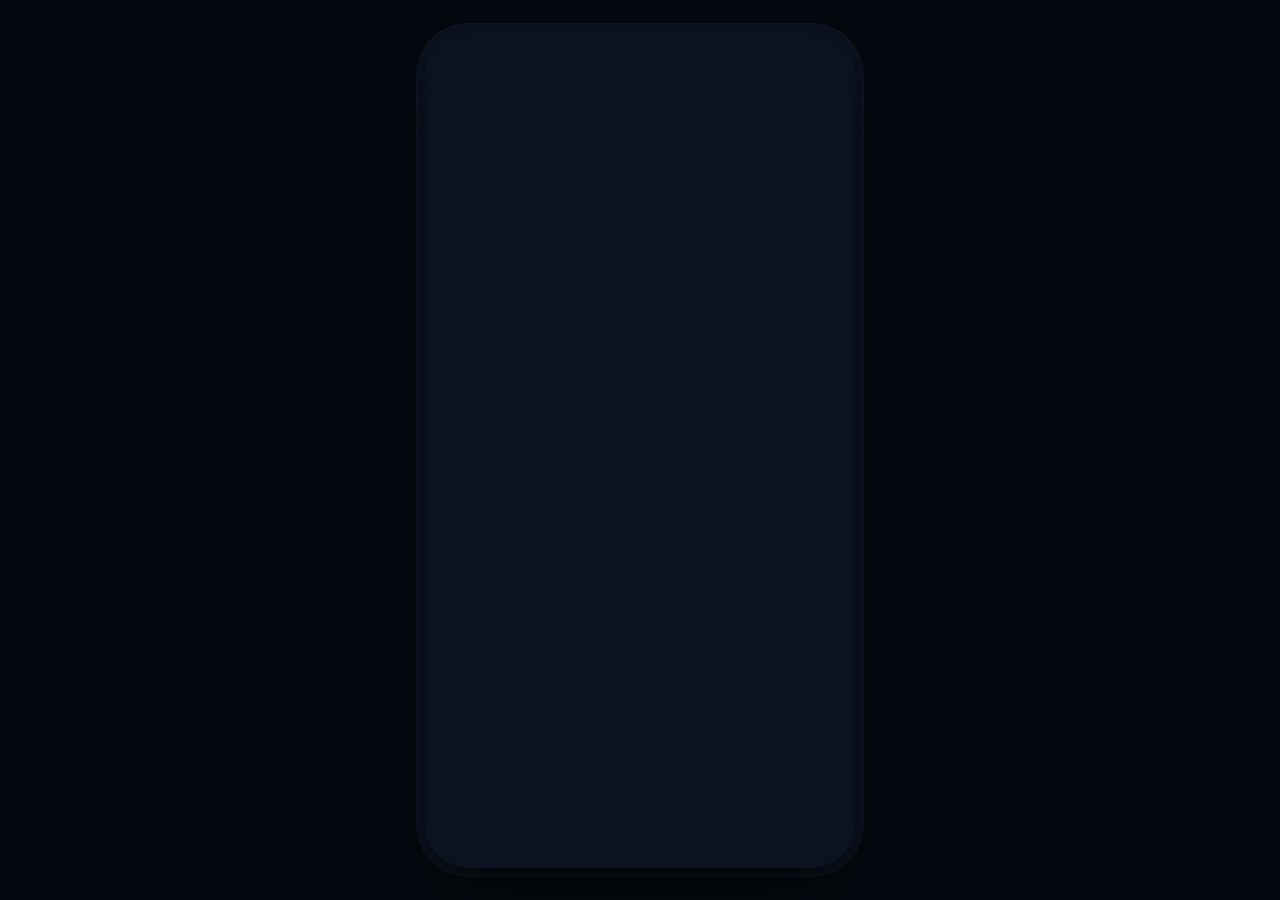
==== commit 63791fb8: "fix(demo): render /demo as phone frame on desktop, fix ImageBackground crop Root cause: React Native" ====
--- a/app/static/demo/index.html
+++ b/app/static/demo/index.html
@@ -1,37 +1,497 @@
-<!DOCTYPE html>
-<html lang="en">
-  <head>
-    <meta charset="utf-8" />
-    <meta httpEquiv="X-UA-Compatible" content="IE=edge" />
-    <meta name="viewport" content="width=device-width, initial-scale=1, shrink-to-fit=no" />
-    <title>MorphoGenix</title>
-    <!-- The `react-native-web` recommended style reset: https://necolas.github.io/react-native-web/docs/setup/#root-element -->
-    <style id="expo-reset">
-      /* These styles make the body full-height */
-      html,
-      body {
-        height: 100%;
-      }
-      /* These styles disable body scrolling if you are using <ScrollView> */
-      body {
-        overflow: hidden;
-      }
-      /* These styles make the root element full-height */
-      #root {
-        display: flex;
-        height: 100%;
-        flex: 1;
-      }
-    </style>
-  <link rel="icon" href="/demo/favicon.ico" /></head>
+<!DOCTYPE html><html  lang="en"><head><title data-rh="true"></title><meta charSet="utf-8"/><meta name="viewport" content="width=device-width, initial-scale=1, shrink-to-fit=no"/><meta http-equiv="X-UA-Compatible" content="IE=edge"/><style id="expo-reset">#root,body,html{height:100%}body{overflow:hidden}#root{display:flex}</style><style id="react-native-stylesheet">[stylesheet-group="0"]{}
+body{margin:0;}
+button::-moz-focus-inner,input::-moz-focus-inner{border:0;padding:0;}
+html{-ms-text-size-adjust:100%;-webkit-text-size-adjust:100%;-webkit-tap-highlight-color:rgba(0,0,0,0);}
+input::-webkit-search-cancel-button,input::-webkit-search-decoration,input::-webkit-search-results-button,input::-webkit-search-results-decoration{display:none;}
+[stylesheet-group="1"]{}
+.css-11aywtz{-moz-appearance:textfield;-webkit-appearance:none;background-color:rgba(0,0,0,0.00);border-bottom-left-radius:0px;border-bottom-right-radius:0px;border-top-left-radius:0px;border-top-right-radius:0px;border:0 solid black;box-sizing:border-box;font:14px -apple-system,BlinkMacSystemFont,"Segoe UI",Roboto,Helvetica,Arial,sans-serif;margin:0px;padding:0px;resize:none;}
+.css-146c3p1{background-color:rgba(0,0,0,0.00);border:0 solid black;box-sizing:border-box;color:rgba(0,0,0,1.00);display:inline;font:14px -apple-system,BlinkMacSystemFont,"Segoe UI",Roboto,Helvetica,Arial,sans-serif;list-style:none;margin:0px;padding:0px;position:relative;text-align:start;text-decoration:none;white-space:pre-wrap;word-wrap:break-word;}
+.css-1jxf684{background-color:rgba(0,0,0,0.00);border:0 solid black;box-sizing:border-box;color:inherit;display:inline;font:inherit;list-style:none;margin:0px;padding:0px;position:relative;text-align:inherit;text-decoration:none;white-space:inherit;word-wrap:break-word;}
+.css-9pa8cd{bottom:0px;height:100%;left:0px;opacity:0;position:absolute;right:0px;top:0px;width:100%;z-index:-1;}
+.css-g5y9jx{align-content:flex-start;align-items:stretch;background-color:rgba(0,0,0,0.00);border:0 solid black;box-sizing:border-box;display:flex;flex-basis:auto;flex-direction:column;flex-shrink:0;list-style:none;margin:0px;min-height:0px;min-width:0px;padding:0px;position:relative;text-decoration:none;z-index:0;}
+[stylesheet-group="2"]{}
+.r-13awgt0{flex:1;}
+.r-16uyjmq{border-bottom-left-radius:22px;border-bottom-right-radius:22px;border-top-left-radius:22px;border-top-right-radius:22px;}
+.r-1awa8pu{border-bottom-color:rgba(101,119,134,1.00);border-left-color:rgba(101,119,134,1.00);border-right-color:rgba(101,119,134,1.00);border-top-color:rgba(101,119,134,1.00);}
+.r-1bq2mok{margin:3px;}
+.r-1d4xg89{border-bottom-color:rgba(170,184,194,1.00);border-left-color:rgba(170,184,194,1.00);border-right-color:rgba(170,184,194,1.00);border-top-color:rgba(170,184,194,1.00);}
+.r-1dedoh8{border-bottom-left-radius:9px;border-bottom-right-radius:9px;border-top-left-radius:9px;border-top-right-radius:9px;}
+.r-1dzdj1l{border-bottom-left-radius:10px;border-bottom-right-radius:10px;border-top-left-radius:10px;border-top-right-radius:10px;}
+.r-1f0042m{border-bottom-left-radius:5px;border-bottom-right-radius:5px;border-top-left-radius:5px;border-top-right-radius:5px;}
+.r-1j16mh1{border-bottom-left-radius:100%;border-bottom-right-radius:100%;border-top-left-radius:100%;border-top-right-radius:100%;}
+.r-1jkafct{border-bottom-left-radius:2px;border-bottom-right-radius:2px;border-top-left-radius:2px;border-top-right-radius:2px;}
+.r-1jyn79y{border-bottom-color:rgba(0,150,136,1.00);border-left-color:rgba(0,150,136,1.00);border-right-color:rgba(0,150,136,1.00);border-top-color:rgba(0,150,136,1.00);}
+.r-1pcd2l5{padding:20px;}
+.r-1phboty{border-bottom-style:solid;border-left-style:solid;border-right-style:solid;border-top-style:solid;}
+.r-1q9bdsx{border-bottom-left-radius:12px;border-bottom-right-radius:12px;border-top-left-radius:12px;border-top-right-radius:12px;}
+.r-1qsk4np{overflow-x:clip;overflow-y:clip;}
+.r-1rvyss1{border-bottom-color:rgba(255,255,255,0.20);border-left-color:rgba(255,255,255,0.20);border-right-color:rgba(255,255,255,0.20);border-top-color:rgba(255,255,255,0.20);}
+.r-1sp51qo{padding:10px;}
+.r-1udh08x{overflow-x:hidden;overflow-y:hidden;}
+.r-1uu6nss{padding:5px;}
+.r-1vhdwhi{border-bottom-color:rgba(139,147,167,1.00);border-left-color:rgba(139,147,167,1.00);border-right-color:rgba(139,147,167,1.00);border-top-color:rgba(139,147,167,1.00);}
+.r-1wioyrx{border-bottom-color:rgba(255,255,255,0.10);border-left-color:rgba(255,255,255,0.10);border-right-color:rgba(255,255,255,0.10);border-top-color:rgba(255,255,255,0.10);}
+.r-1xfd6ze{border-bottom-left-radius:8px;border-bottom-right-radius:8px;border-top-left-radius:8px;border-top-right-radius:8px;}
+.r-4a18lf{border-bottom-color:rgba(255,0,0,1.00);border-left-color:rgba(255,0,0,1.00);border-right-color:rgba(255,0,0,1.00);border-top-color:rgba(255,0,0,1.00);}
+.r-60ke3l{border-bottom-color:rgba(0,128,0,1.00);border-left-color:rgba(0,128,0,1.00);border-right-color:rgba(0,128,0,1.00);border-top-color:rgba(0,128,0,1.00);}
+.r-6ncur5{border-bottom-left-radius:18px;border-bottom-right-radius:18px;border-top-left-radius:18px;border-top-right-radius:18px;}
+.r-6t2glc{border-bottom-left-radius:40px;border-bottom-right-radius:40px;border-top-left-radius:40px;border-top-right-radius:40px;}
+.r-9m7ske{border-bottom-color:rgba(245,179,67,1.00);border-left-color:rgba(245,179,67,1.00);border-right-color:rgba(245,179,67,1.00);border-top-color:rgba(245,179,67,1.00);}
+.r-9x6qib{border-bottom-color:rgba(204,214,221,1.00);border-left-color:rgba(204,214,221,1.00);border-right-color:rgba(204,214,221,1.00);border-top-color:rgba(204,214,221,1.00);}
+.r-a1yn9n{border-bottom-left-radius:28px;border-bottom-right-radius:28px;border-top-left-radius:28px;border-top-right-radius:28px;}
+.r-af1wpz{border-bottom-color:rgba(255,255,255,0.12);border-left-color:rgba(255,255,255,0.12);border-right-color:rgba(255,255,255,0.12);border-top-color:rgba(255,255,255,0.12);}
+.r-cpet4d{border-bottom-left-radius:999px;border-bottom-right-radius:999px;border-top-left-radius:999px;border-top-right-radius:999px;}
+.r-crgep1{margin:0px;}
+.r-d045u9{border-bottom-width:2px;border-left-width:2px;border-right-width:2px;border-top-width:2px;}
+.r-d23pfw{padding:24px;}
+.r-edyy15{padding:8px;}
+.r-fx7oqy{border-bottom-color:rgba(0,0,255,1.00);border-left-color:rgba(0,0,255,1.00);border-right-color:rgba(0,0,255,1.00);border-top-color:rgba(0,0,255,1.00);}
+.r-hoph7w{border-bottom-color:rgba(255,255,255,0.08);border-left-color:rgba(255,255,255,0.08);border-right-color:rgba(255,255,255,0.08);border-top-color:rgba(255,255,255,0.08);}
+.r-krxsd3{display:-webkit-box;}
+.r-nsbfu8{padding:16px;}
+.r-rs99b7{border-bottom-width:1px;border-left-width:1px;border-right-width:1px;border-top-width:1px;}
+.r-t60dpp{padding:0px;}
+.r-tuq35u{padding:4px;}
+.r-wg31gx{border-bottom-color:rgba(49,53,56,1.00);border-left-color:rgba(49,53,56,1.00);border-right-color:rgba(49,53,56,1.00);border-top-color:rgba(49,53,56,1.00);}
+.r-wu8ydq{border-bottom-color:rgba(41,224,200,1.00);border-left-color:rgba(41,224,200,1.00);border-right-color:rgba(41,224,200,1.00);border-top-color:rgba(41,224,200,1.00);}
+.r-xoduu5{display:inline-flex;}
+.r-xyw6el{padding:12px;}
+.r-y47klf{border-bottom-left-radius:20px;border-bottom-right-radius:20px;border-top-left-radius:20px;border-top-right-radius:20px;}
+.r-yl8gbs{border-bottom-color:rgba(229,197,114,0.45);border-left-color:rgba(229,197,114,0.45);border-right-color:rgba(229,197,114,0.45);border-top-color:rgba(229,197,114,0.45);}
+.r-ywje51{margin:auto;}
+.r-z2wwpe{border-bottom-left-radius:4px;border-bottom-right-radius:4px;border-top-left-radius:4px;border-top-right-radius:4px;}
+.r-zhp00w{padding:2px;}
+[stylesheet-group="2.1"]{}
+.r-11f147o{padding-bottom:8px;padding-top:8px;}
+.r-11gswi8{padding-left:3px;padding-right:3px;}
+.r-17q4wm6{margin-left:5px;margin-right:5px;}
+.r-184id4b{margin-bottom:12px;margin-top:12px;}
+.r-1d7mnkm{padding-bottom:15px;padding-top:15px;}
+.r-1e084wi{padding-left:0px;padding-right:0px;}
+.r-1mmae3n{padding-bottom:12px;padding-top:12px;}
+.r-1ntr0p{padding-left:5px;padding-right:5px;}
+.r-1rsorjc{padding-left:36px;padding-right:36px;}
+.r-1yd117h{padding-bottom:7px;padding-top:7px;}
+.r-3o4zer{padding-left:12px;padding-right:12px;}
+.r-3pj75a{padding-left:16px;padding-right:16px;}
+.r-cnw61z{padding-bottom:4px;padding-top:4px;}
+.r-cxgwc0{padding-left:24px;padding-right:24px;}
+.r-f8sm7e{margin-left:auto;margin-right:auto;}
+.r-is05cd{padding-left:8px;padding-right:8px;}
+.r-jdiy1a{margin-left:11px;margin-right:11px;}
+.r-jusfrs{margin-left:12px;margin-right:12px;}
+.r-l00any{margin-bottom:4px;margin-top:4px;}
+.r-n5f61p{margin-bottom:3px;margin-top:3px;}
+.r-n7gxbd{padding-left:4px;padding-right:4px;}
+.r-u9wvl5{padding-left:20px;padding-right:20px;}
+.r-ugi1tw{padding-left:5%;padding-right:5%;}
+.r-vuvdlw{padding-bottom:6px;padding-top:6px;}
+.r-w7s2jr{padding-bottom:16px;padding-top:16px;}
+.r-xjggfu{padding-bottom:3px;padding-top:3px;}
+.r-ytbthy{padding-bottom:10px;padding-top:10px;}
+.r-zo2zu6{padding-bottom:24px;padding-top:24px;}
+[stylesheet-group="2.2"]{}
+.r-10s2tm5{left:0%;}
+.r-16o8guy{right:100%;}
+.r-1a11zyx{margin-right:12px;}
+.r-1cwvpvk{margin-left:12px;}
+.r-1e97lx8{margin-right:3px;}
+.r-1euzeng{padding-left:24px;}
+.r-1g4tz6n{margin-right:-14.5px;}
+.r-1h31txp{padding-right:16px;}
+.r-1lhn9r{margin-left:-14.5px;}
+.r-1sqnqi2{margin-left:3px;}
+.r-1vl2501{padding-right:24px;}
+.r-9mo606{margin-right:10px;}
+.r-c59us2{left:-3px;}
+.r-dqe1q{right:0%;}
+.r-qb41rp{margin-right:5px;}
+.r-rci37q{left:100%;}
+.r-uhung1{margin-left:10px;}
+.r-vpmibe{right:-3px;}
+.r-w67my2{padding-left:16px;}
+.r-wizibn{margin-left:5px;}
+[stylesheet-group="3"]{}
+.r-105ug2t{pointer-events:auto!important;}
+.r-10b5y5f{letter-spacing:1.4px;}
+.r-10ptun7{height:16px;}
+.r-10v3vxq{transform:scaleX(-1);}
+.r-10x49cs{font-size:10px;}
+.r-10xqauy{padding-top:env(safe-area-inset-top);}
+.r-10yl4k{line-height:21px;}
+.r-110ggoj{box-shadow:0px 8px 14px rgba(0,0,0,0.22);}
+.r-11c0sde{margin-top:24px;}
+.r-11j9u27{visibility:hidden;}
+.r-11mpjr4{background-color:rgba(223,223,223,1.00);}
+.r-11udlyb{background-color:rgba(0,150,136,1.00);}
+.r-11v9fek{min-width:180px;}
+.r-11yh6sk{overflow-x:hidden;}
+.r-12f6czt{top:17px;}
+.r-12juk1s{background-color:rgba(20,27,45,0.88);}
+.r-12qj35t{-webkit-text-decoration-color:rgba(139,147,167,0.40);text-decoration-color:rgba(139,147,167,0.40);}
+.r-12rgx7y{width:7px;}
+.r-12sm5po{letter-spacing:-0.3px;}
+.r-12vffkv>* {pointer-events:auto;}
+.r-12vffkv{pointer-events:none!important;}
+.r-135wba7{line-height:24px;}
+.r-13aq9py{animation-name:r-1iq689l;}
+.r-13hce6t{margin-left:4px;}
+.r-13qz1uu{width:100%;}
+.r-13tjlyg{transition-duration:0.1s;}
+.r-146t82q{line-height:44px;}
+.r-1472mwg{height:24px;}
+.r-14gqq1x{margin-top:4px;}
+.r-14ijz5o{font-size:38px;}
+.r-14lw9ot{background-color:rgba(255,255,255,1.00);}
+.r-14sbq61{background-color:rgba(33,150,243,1.00);}
+.r-150rngu{-webkit-overflow-scrolling:touch;}
+.r-156zr36{color:rgba(229,197,114,1.00);}
+.r-157zott{letter-spacing:1.6px;}
+.r-15zivkp{margin-bottom:4px;}
+.r-16eto9q{width:12px;}
+.r-16krg75{letter-spacing:-1px;}
+.r-16okoll{opacity:0.82;}
+.r-16y2uox{flex-grow:1;}
+.r-173mn98{align-self:flex-end;}
+.r-173mzie{transform:scaleY(-1);}
+.r-1777fci{justify-content:center;}
+.r-17bb2tj{animation-duration:0.75s;}
+.r-17leim2{background-repeat:repeat;}
+.r-17rnw9f{line-height:30px;}
+.r-17s6mgv{justify-content:flex-end;}
+.r-17tb59b{opacity:0.7;}
+.r-17tloay{opacity:0.6;}
+.r-17u3ijr{background-color:rgba(155,161,166,0.27);}
+.r-184en5c{z-index:1;}
+.r-18nhz7w{top:-3px;}
+.r-18tzken{width:56px;}
+.r-18u37iz{flex-direction:row;}
+.r-19oahor{font-size:64px;}
+.r-19r33im{letter-spacing:1.2px;}
+.r-19wmn03{width:20px;}
+.r-19z077z{touch-action:none;}
+.r-1a1xu4n{background-color:rgba(11,18,32,1.00);}
+.r-1abnn5w{animation-play-state:paused;}
+.r-1acpoxo{width:36px;}
+.r-1aiqnjv{font-family:monospace,monospace;}
+.r-1aockid{width:40px;}
+.r-1awozwy{align-items:center;}
+.r-1ay1djp{animation-duration:1s;}
+.r-1b43r93{font-size:14px;}
+.r-1bxoz39{font-family:Inter_600SemiBold;}
+.r-1bymd8e{margin-top:2px;}
+.r-1c6unfx{forced-color-adjust:none;}
+.r-1c85bru{width:270px;}
+.r-1cmwbt1{gap:8px;}
+.r-1cqbpom{background-color:rgba(229,197,114,0.12);}
+.r-1cucpzw{color:rgba(107,114,128,1.00);}
+.r-1cwl3u0{line-height:16px;}
+.r-1d09ksm{align-items:baseline;}
+.r-1d2f490{left:0px;}
+.r-1d4mawv{margin-right:4px;}
+.r-1d5kdc7{flex-direction:column-reverse;}
+.r-1ddef8g{-webkit-text-decoration-line:underline;text-decoration-line:underline;}
+.r-1dernwh{height:70%;}
+.r-1dhp4wz{color:rgba(245,179,67,1.00);}
+.r-1dn12g7{line-height:48px;}
+.r-1dpkw9{letter-spacing:0.3px;}
+.r-1dtv205{padding-bottom:90px;}
+.r-1ei5mc7{cursor:inherit;}
+.r-1enofrn{font-size:12px;}
+.r-1euycsn{flex-direction:row-reverse;}
+.r-1ewcgjf{box-shadow:0px 1px 3px rgba(0,0,0,0.5);}
+.r-1ex07yu{opacity:0.78;}
+.r-1ff274t{text-align:right;}
+.r-1ffj0ar{background-color:rgba(0,0,0,0.40);}
+.r-1frgh3s{color:rgba(41,224,200,1.00);}
+.r-1fs04py{background-color:rgba(11,18,32,0.85);}
+.r-1fx275y{font-family:Inter_700Bold;}
+.r-1g80hic{opacity:0.8;}
+.r-1ge9hsw{max-width:960px;}
+.r-1ghxqbu{font-variant:tabular-nums;}
+.r-1gkfh8e{font-size:11px;}
+.r-1h0z5md{justify-content:flex-start;}
+.r-1habvwh{align-items:flex-start;}
+.r-1hnfufn{min-height:126px;}
+.r-1i10wst{font-size:18px;}
+.r-1i6wzkk{-moz-transition-property:opacity;-webkit-transition-property:opacity;transition-property:opacity;}
+.r-1i71y14{gap:14px;}
+.r-1ifxtd0{margin-bottom:16px;}
+.r-1ihkxce{border-bottom-color:rgba(255,255,255,0.06);}
+.r-1ikidpy{letter-spacing:0.5px;}
+.r-1iln25a{word-wrap:normal;}
+.r-1inkyih{font-size:17px;}
+.r-1iusvr4{flex-basis:0px;}
+.r-1janqcz{width:16px;}
+.r-1jg9483{width:8px;}
+.r-1jkjb{margin-left:8px;}
+.r-1kb76zh{margin-right:8px;}
+.r-1kfrs79{font-weight:600;}
+.r-1kihuf0{align-self:center;}
+.r-1kz6sp{width:52px;}
+.r-1ld3bg{top:-4px;}
+.r-1ldzwu0{animation-timing-function:linear;}
+.r-1loqt21{cursor:pointer;}
+.r-1m04atk{padding-left:8px;}
+.r-1m1jsme{background-color:rgba(41,224,200,1.00);}
+.r-1mlwlqe{flex-basis:auto;}
+.r-1moh23t{bottom:16px;}
+.r-1mrlafo{background-position:0;}
+.r-1muvv40{animation-iteration-count:infinite;}
+.r-1mwlp6a{height:56px;}
+.r-1niwhzg{background-color:rgba(0,0,0,0.00);}
+.r-1nlw0im{bottom:8px;}
+.r-1no09lo{margin-top:28px;}
+.r-1nxhmzv{margin-bottom:28px;}
+.r-1ny4l3l{outline-style:none;}
+.r-1ocf4r9{scroll-snap-type:y mandatory;}
+.r-1ois7e2{color:rgba(55,65,81,1.00);}
+.r-1onu96p{border-curve:continuous;}
+.r-1or9b2r{height:10px;}
+.r-1oszu61{align-items:stretch;}
+.r-1otgn73{touch-action:manipulation;}
+.r-1owvusn{border-bottom-color:rgba(255,255,255,0.05);}
+.r-1ozsyd3{height:7px;}
+.r-1p0dtai{bottom:0px;}
+.r-1p8ge6u{background-color:rgba(26,35,54,1.00);}
+.r-1pi2tsx{height:100%;}
+.r-1pm8pkb{font-family:Courier;}
+.r-1pyaxff{padding-right:8px;}
+.r-1qd0xha{font-family:-apple-system,BlinkMacSystemFont,"Segoe UI",Roboto,Helvetica,Arial,sans-serif;}
+.r-1qulhi1{animation-name:r-1pzkwqh;}
+.r-1r4fvd0{color:rgba(82,169,255,1.00);}
+.r-1r74h94{left:8px;}
+.r-1r8g8re{height:36px;}
+.r-1rnoaur{overflow-y:auto;}
+.r-1s2bzr4{margin-top:12px;}
+.r-1sg8ghl{z-index:1000;}
+.r-1smd7e2{letter-spacing:0.8px;}
+.r-1ssbvtb{gap:12px;}
+.r-1sxrcry{background-size:auto;}
+.r-1t7zxhp{width:9px;}
+.r-1udbk01{text-overflow:ellipsis;}
+.r-1ui5ee8{font-size:32px;}
+.r-1v6e3re{min-width:48px;}
+.r-1vgusc9{background-color:rgba(125,211,184,1.00);}
+.r-1vr29t4{font-weight:800;}
+.r-1w6e6rj{flex-wrap:wrap;}
+.r-1wbh5a2{flex-shrink:1;}
+.r-1won0pr{background-color:rgba(11,18,32,0.55);}
+.r-1wtj0ep{justify-content:space-between;}
+.r-1wyyakw{z-index:-1;}
+.r-1wzrnnt{margin-top:16px;}
+.r-1x35g6{font-size:24px;}
+.r-1x4s0f8{margin-top:-16px;}
+.r-1xcajam{position:fixed;}
+.r-1xnzce8{-moz-user-select:text;-webkit-user-select:text;user-select:text;}
+.r-1xpsq9i{box-shadow:0px 3px 3px rgba(0, 0, 0, 0.33);}
+.r-1xzupcd{width:13px;}
+.r-1yef0xd{animation-name:r-11cv4x;}
+.r-1ym3atv{z-index:50;}
+.r-2eszeu::-webkit-scrollbar{display:none}
+.r-2eszeu{scrollbar-width:none;}
+.r-30o5oe{-moz-appearance:none;-ms-appearance:none;-webkit-appearance:none;appearance:none;}
+.r-356f0p{letter-spacing:0.35px;}
+.r-37tt59{line-height:32px;}
+.r-3da1kt{height:8px;}
+.r-3mc0re{right:8px;}
+.r-3s2u2q{white-space:nowrap;}
+.r-3yi0hc{color:rgba(159,220,200,1.00);}
+.r-417010{z-index:0;}
+.r-4gszlv{background-size:cover;}
+.r-4v7adb{height:5px;}
+.r-5kkj8d{border-top-width:1px;}
+.r-5oul0u{margin-bottom:8px;}
+.r-5soawk{width:10px;}
+.r-5xczd7{transform:scale(0.99);}
+.r-60vfwk{min-width:1px;}
+.r-633pao>* {pointer-events:none;}
+.r-633pao{pointer-events:none!important;}
+.r-6dt33c{opacity:1;}
+.r-6gpygo{margin-bottom:12px;}
+.r-6taxm2:-ms-input-placeholder{color:var(--placeholderTextColor);opacity:1;}
+.r-6taxm2::-moz-placeholder{color:var(--placeholderTextColor);opacity:1;}
+.r-6taxm2::-webkit-input-placeholder{color:var(--placeholderTextColor);opacity:1;}
+.r-6taxm2::placeholder{color:var(--placeholderTextColor);opacity:1;}
+.r-726pan{width:31px;}
+.r-76blku{height:21px;}
+.r-7a29px{width:64px;}
+.r-7cikom{font-size:inherit;}
+.r-7ptqe7{line-height:23px;}
+.r-7q8q6z{cursor:default;}
+.r-8akbws{-webkit-box-orient:vertical;}
+.r-8ay8q1{letter-spacing:0.1px;}
+.r-8rlo0g{background-color:rgba(11,18,32,0.72);}
+.r-97e31f{padding-bottom:env(safe-area-inset-bottom);}
+.r-9cviqr{margin-left:2px;}
+.r-9daxd3{animation-duration:250ms;}
+.r-9v8fqq{box-shadow:0px 10px 20px rgba(0,0,0,0.38);}
+.r-9z4jll{color:rgba(244,246,248,1.00);}
+.r-a023e6{font-size:15px;}
+.r-adyw6z{font-size:20px;}
+.r-afbznj{letter-spacing:-0.2px;}
+.r-agouwx{transform:translateZ(0);}
+.r-ah5dr5>* {pointer-events:none;}
+.r-ah5dr5{pointer-events:auto!important;}
+.r-aruset{font-weight:200;}
+.r-bi4vy9{transform:translateY(100%);}
+.r-bt1l66{min-height:20px;}
+.r-buuc2u{color:rgba(79,168,138,1.00);}
+.r-buy8e9{overflow-y:hidden;}
+.r-bv2aro{padding-left:env(safe-area-inset-left);}
+.r-c68hjy{color:rgba(161,161,161,1.00);}
+.r-ciq8r6{box-shadow:0px 8px 16px rgba(0,0,0,0.35);}
+.r-cpa5s6{scroll-snap-align:start;}
+.r-d2usqi{border-bottom-color:rgba(255,255,255,0.04);}
+.r-dkge59{background-color:rgba(170,184,194,1.00);}
+.r-dnmrzs{max-width:100%;}
+.r-dqa1tq{width:180px;}
+.r-e1k2in{right:16px;}
+.r-eafdt9{transition-duration:0.15s;}
+.r-ebhl68{color:rgba(11,18,32,1.00);}
+.r-ebwn4k{animation-name:r-q67da2;}
+.r-ehq7j7{background-size:contain;}
+.r-eqz5dr{flex-direction:column;}
+.r-eu3ka{height:40px;}
+.r-evnaw{font-size:22px;}
+.r-f4md8m{background-color:rgba(255,255,255,0.14);}
+.r-fdjqy7{text-align:left;}
+.r-fxxt2n{line-height:15px;}
+.r-g3mlsw{animation-name:r-t2lo5v;}
+.r-ghxds0{transform:translateY(0%);}
+.r-gtdqiz{position:-webkit-sticky;position:sticky;}
+.r-h0d30l{height:28px;}
+.r-hxflta{padding-right:env(safe-area-inset-right);}
+.r-icoktb{opacity:0.5;}
+.r-icto9i{letter-spacing:-0.5px;}
+.r-iphfwy{padding-bottom:4px;}
+.r-ipm5af{top:0px;}
+.r-jwli3a{color:rgba(255,255,255,1.00);}
+.r-k200y{align-self:flex-start;}
+.r-k5y9r7{height:9px;}
+.r-kemksi{background-color:rgba(0,0,0,1.00);}
+.r-key0ze{height:240px;}
+.r-kizejy{color:rgba(155,161,166,1.00);}
+.r-knv0ih{margin-top:8px;}
+.r-l7qkyn{background-color:rgba(7,12,22,1.00);}
+.r-leqjx2{animation-timing-function:cubic-bezier(0.215, 0.61, 0.355, 1);}
+.r-lk5c7r{opacity:0.38;}
+.r-lltvgl{overflow-x:auto;}
+.r-lpb231{height:168px;}
+.r-lrsllp{width:24px;}
+.r-lrvibr{-moz-user-select:none;-webkit-user-select:none;user-select:none;}
+.r-majxgm{font-weight:500;}
+.r-mfh4gg{scroll-snap-type:x mandatory;}
+.r-mhe3cw{z-index:10;}
+.r-morg38{font-family:SFMono-Regular, Menlo, Monaco, Consolas, monospace;}
+.r-mro3nb{background-color:rgba(21,23,24,1.00);}
+.r-ms8t9i{border-left-width:3px;}
+.r-n6v787{font-size:13px;}
+.r-nw9y48{background-color:rgba(10,15,20,1.00);}
+.r-nyc15k{font-size:44px;}
+.r-o4n3w5{width:23px;}
+.r-obd0qt{align-items:flex-end;}
+.r-orgf3d{opacity:0;}
+.r-oylav3{color:rgba(125,211,184,1.00);}
+.r-q2r14m{min-height:240px;}
+.r-q4m81j{text-align:center;}
+.r-qfi6ny{top:30000px;}
+.r-qklmqi{border-bottom-width:1px;}
+.r-qn3fzs{padding-bottom:24px;}
+.r-qxgp8k{text-shadow:0px 1px 4px rgba(11,18,32,0.75);}
+.r-rjixqe{line-height:20px;}
+.r-rs94m5{background-image:url("[data-uri]");}
+.r-s62m2j{animation-timing-function:cubic-bezier(0.47, 0, 0.745, 0.715);}
+.r-sfbmgh{z-index:9999;}
+.r-so7y2g{line-height:64px;}
+.r-tsynxw{text-transform:uppercase;}
+.r-ttdzmv{padding-top:12px;}
+.r-u6sd8q{background-repeat:no-repeat;}
+.r-u8s1d{position:absolute;}
+.r-u92y06{background-color:rgba(255,165,0,1.00);}
+.r-ubezar{font-size:16px;}
+.r-ud0q2t{letter-spacing:1px;}
+.r-uho16t{font-size:34px;}
+.r-ux2329{border-top-color:rgba(255,255,255,0.04);}
+.r-vacyoi{padding-bottom:64px;}
+.r-van48c{caret-color:transparent;}
+.r-vboj7i{top:-7px;}
+.r-vsb09d{font-family:Inter_400Regular;}
+.r-vvn4in{background-position:center;}
+.r-vw2c0b{font-weight:bold;}
+.r-wfqgy4{transition-duration:100ms;}
+.r-ws9h79{left:4px;}
+.r-wta2q5{color:rgba(139,147,167,1.00);}
+.r-wzwyu2{font-family:Inter_900Black;}
+.r-x11e5r{font-family:SFMono-Regular, Menlo, Monaco, Consolas, "Liberation Mono", "Courier New", monospace;}
+.r-x3cy2q{background-size:100% 100%;}
+.r-xnfwke{line-height:38px;}
+.r-xx3c9p{animation-name:r-imtty0;}
+.r-y7v2we{background-color:rgba(32,36,37,1.00);}
+.r-y9zqvw{max-height:220px;}
+.r-yns4we{text-shadow:0px 1px 6px rgba(255,255,255,0.65);}
+.r-z80fyv{height:20px;}
+.r-zchlnj{right:0px;}
+.r-zl2h9q{margin-bottom:2px;}
+.r-zz5t5d{font-size:28px;}
+@-webkit-keyframes r-11cv4x{0%{transform:rotate(0deg);}100%{transform:rotate(360deg);}}
+@-webkit-keyframes r-1iq689l{0%{transform:translateY(0%);}100%{transform:translateY(100%);}}
+@-webkit-keyframes r-1pzkwqh{0%{transform:translateY(100%);}100%{transform:translateY(0%);}}
+@-webkit-keyframes r-imtty0{0%{opacity:0;}100%{opacity:1;}}
+@-webkit-keyframes r-q67da2{0%{transform:translateX(-100%);}100%{transform:translateX(400%);}}
+@-webkit-keyframes r-t2lo5v{0%{opacity:1;}100%{opacity:0;}}
+@keyframes r-11cv4x{0%{transform:rotate(0deg);}100%{transform:rotate(360deg);}}
+@keyframes r-1iq689l{0%{transform:translateY(0%);}100%{transform:translateY(100%);}}
+@keyframes r-1pzkwqh{0%{transform:translateY(100%);}100%{transform:translateY(0%);}}
+@keyframes r-imtty0{0%{opacity:0;}100%{opacity:1;}}
+@keyframes r-q67da2{0%{transform:translateX(-100%);}100%{transform:translateX(400%);}}
+@keyframes r-t2lo5v{0%{opacity:1;}100%{opacity:0;}}</style><style id="mg-demo-frame">/* injected-by-patch_demo_frame.py */
+  /* Dark page background around the phone frame, matches app navy. */
+  html, body { background-color: #05090f; }
 
-  <body>
-    <!-- Use static rendering with Expo Router to support running without JavaScript. -->
-    <noscript>
-      You need to enable JavaScript to run this app.
-    </noscript>
-    <!-- The root element for your Expo app. -->
-    <div id="root"></div>
-  <script src="/demo/_expo/static/js/web/index-11b119cf652928ac1b03fd8ba39451e6.js" defer></script>
-</body>
-</html>
+  /* Desktop / wide tablet: render the app inside a phone-sized column. */
+  @media (min-width: 640px) {
+    html { overflow: auto; }
+    body {
+      overflow: auto;
+      min-height: 100%;
+      display: flex;
+      align-items: flex-start;
+      justify-content: center;
+      padding: 32px 16px;
+      box-sizing: border-box;
+    }
+    #root {
+      width: 100%;
+      max-width: 430px;   /* iPhone 15 Pro logical width-ish */
+      height: min(900px, calc(100vh - 64px));
+      max-height: 900px;
+      border-radius: 44px;
+      overflow: hidden;
+      box-shadow:
+        0 30px 60px -20px rgba(0, 0, 0, 0.7),
+        0 12px 24px -12px rgba(0, 0, 0, 0.5),
+        0 0 0 8px #0b1220,          /* bezel */
+        0 0 0 9px rgba(255,255,255,0.06); /* subtle bezel highlight */
+      background-color: #0b1220;
+      position: relative;
+    }
+    /* Fix RN-Web ImageBackground: it hard-codes an inline width/height from
+       the initial layout pass (~390px) and never resizes when the parent
+       grows, leaving a strip of dark background on the right of the phone
+       frame. Force the ImageBackground container (z-index: -1) and its
+       inner background-image div + img fallback to fill their parent. */
+    #root div[style*="z-index: -1"],
+    #root div[style*="z-index: -1"] > div,
+    #root div[style*="z-index: -1"] > img {
+      width: 100% !important;
+      height: 100% !important;
+      left: 0 !important;
+      right: 0 !important;
+      top: 0 !important;
+      bottom: 0 !important;
+    }
+  }
+</style>
+<script type="module">globalThis.__EXPO_ROUTER_HYDRATE__=true;</script><link rel="icon" href="/demo/favicon.ico" /></head><body><div id="root"><div class="css-g5y9jx r-13awgt0"><!--$--><div class="css-g5y9jx" style="flex:1;padding-top:0px;padding-right:0px;padding-bottom:0px;padding-left:0px"><!--$!--><template></template><!--/$--></div><!--/$--></div></div><script src="/demo/_expo/static/js/web/index-d3fb8940e478470f413ca80d4b8c288f.js" defer></script>
+</body></html>
